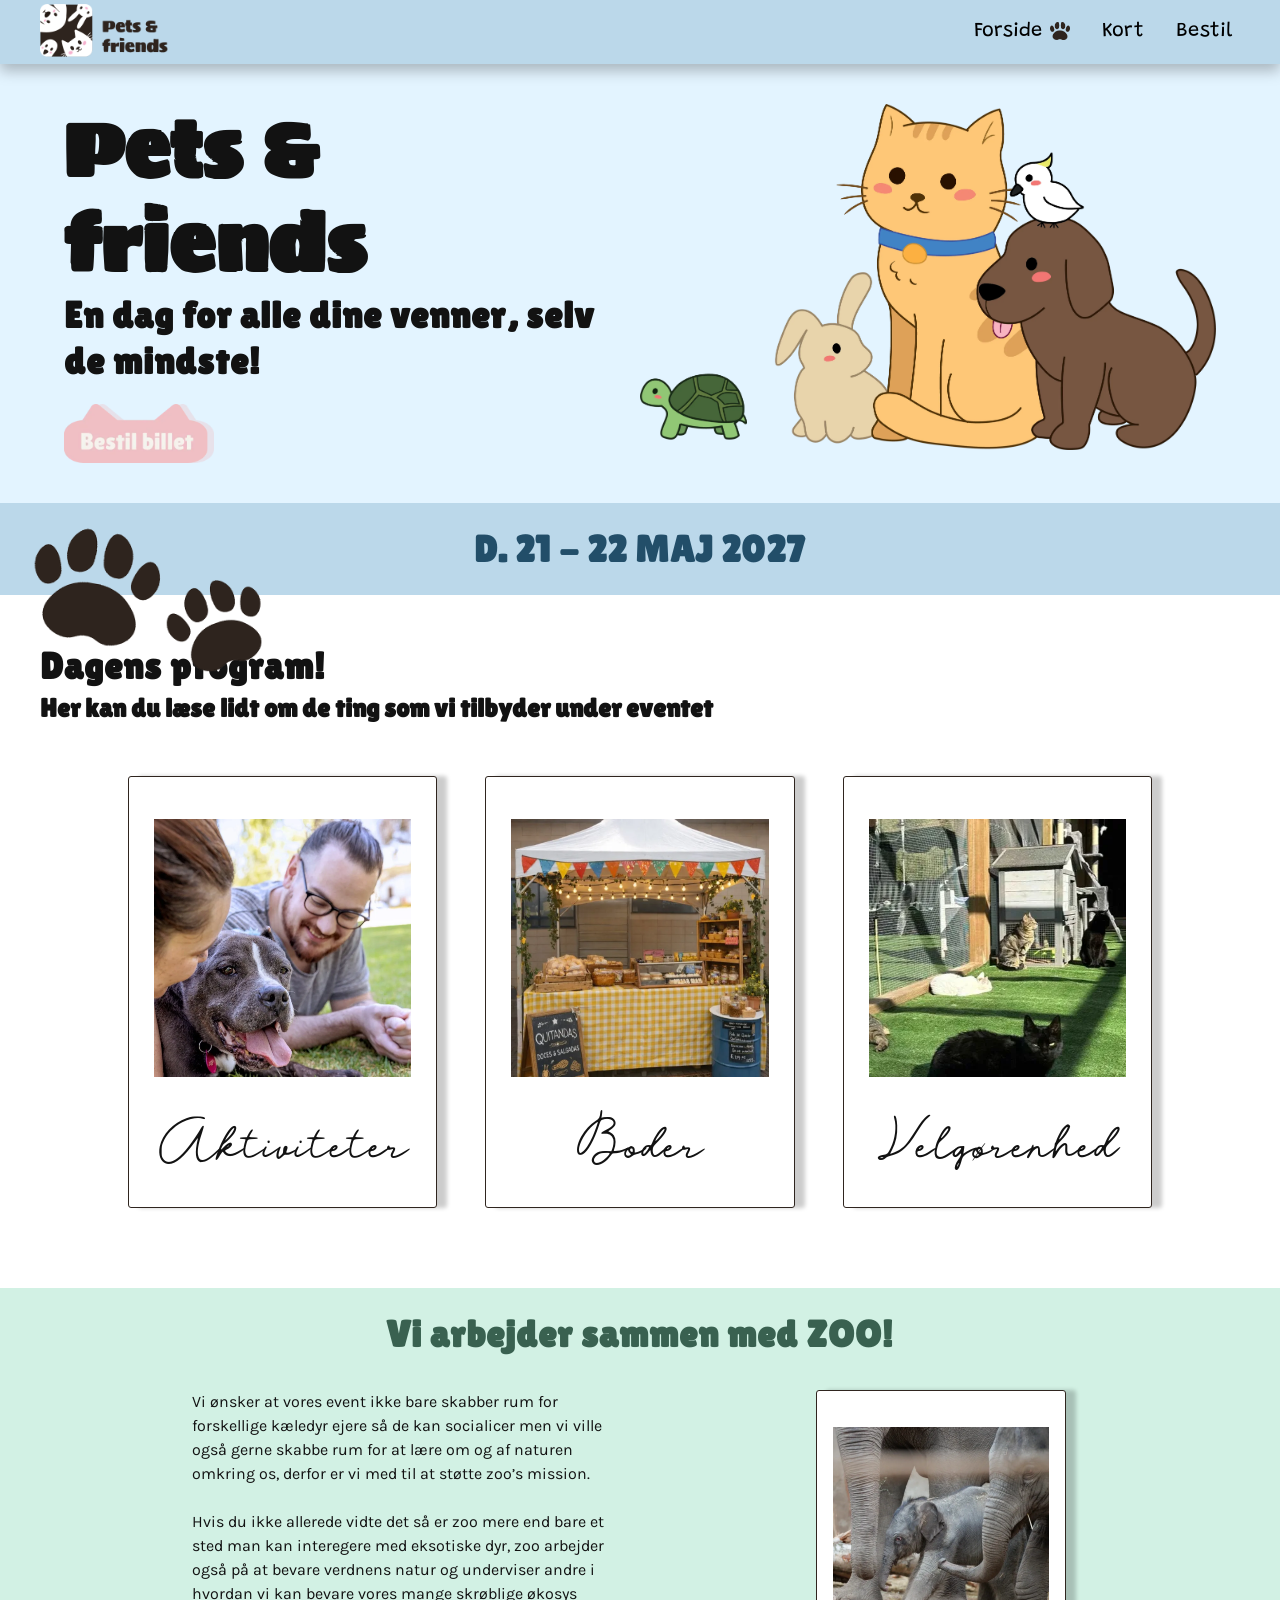
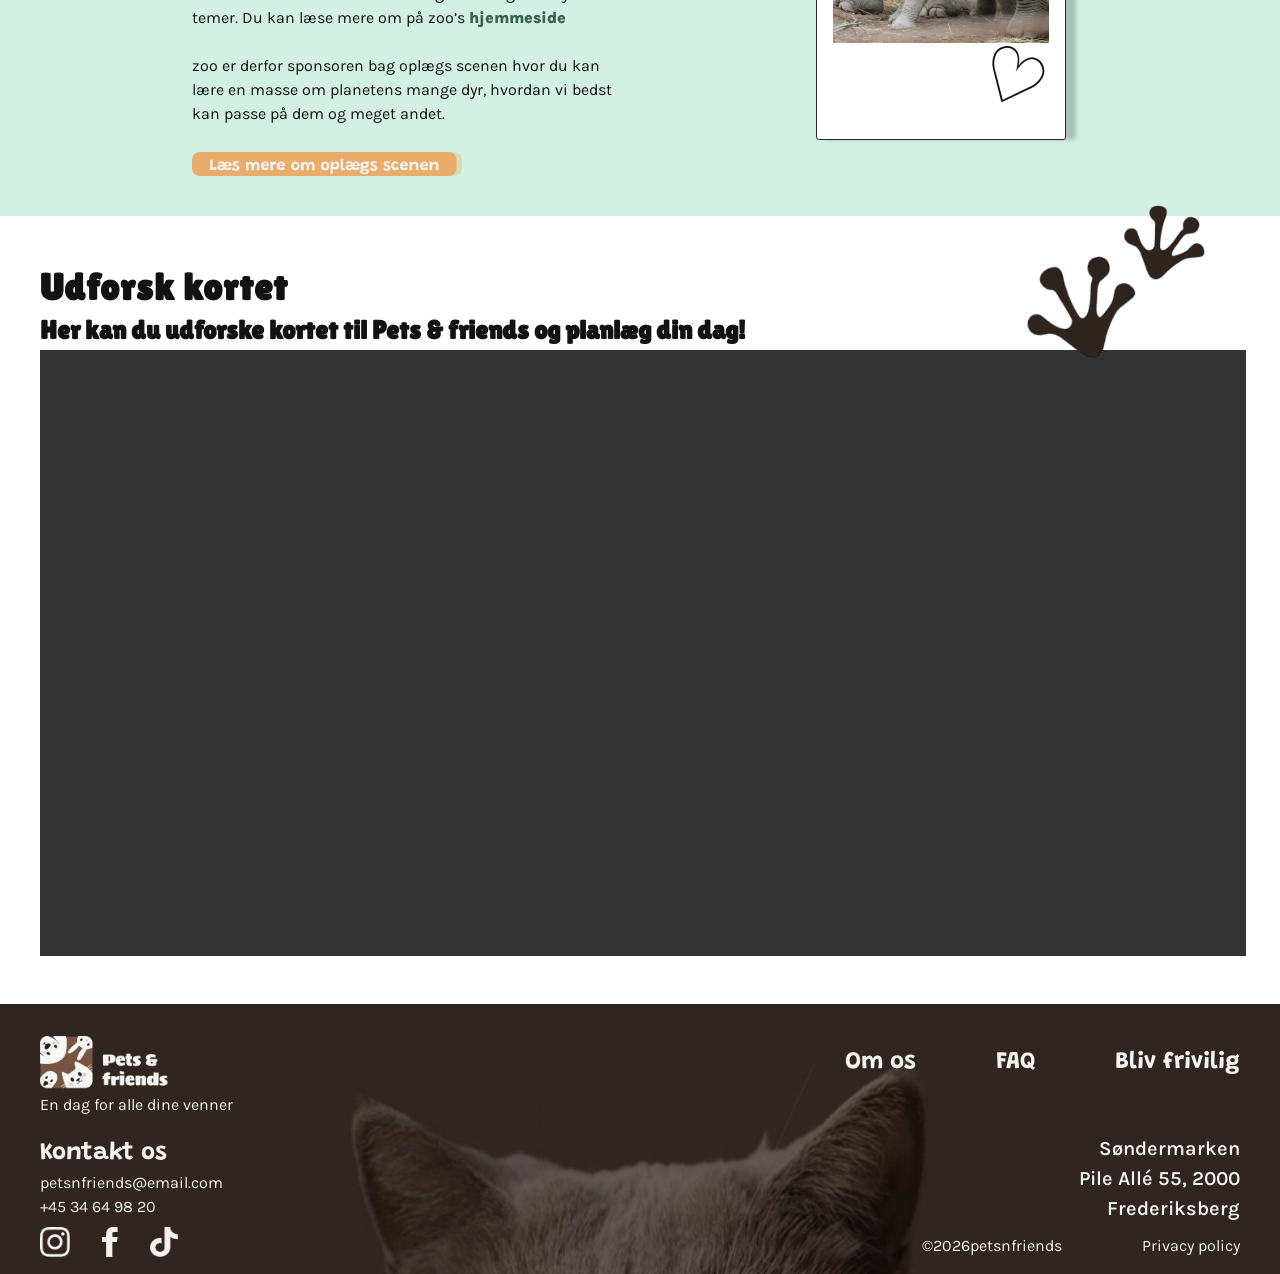
==== index.html @ 45c225d8 "kodet forside" ====
<!DOCTYPE html>
<html lang="da">

<head>
  <meta charset="UTF-8">
  <link rel="icon" type="image/png" href="favicon/favicon-96x96.png" sizes="96x96" />
  <link rel="icon" type="image/svg+xml" href="favicon/favicon.svg" />
  <link rel="shortcut icon" href="favicon/favicon.ico" />
  <link rel="apple-touch-icon" sizes="180x180" href="favicon/apple-touch-icon.png" />
  <link rel="manifest" href="favicon/site.webmanifest" />
  <link rel="preconnect" href="https://fonts.googleapis.com">
  <link rel="preconnect" href="https://fonts.gstatic.com" crossorigin>
  <link
    href="https://fonts.googleapis.com/css2?family=Grandstander:ital,wght@0,100..900;1,100..900&family=Karla:ital,wght@0,200..800;1,200..800&family=Lilita+One&family=Sigmar&family=Sigmar+One&display=swap"
    rel="stylesheet">
  <meta name="viewport" content="width=device-width, initial-scale=1.0">
  <title>Pets & friends</title>
  <link rel="stylesheet" href="./starter.css">
  <link rel="stylesheet" href="./style.css">
</head>

<body>
  <header class="site-header">
    <div class="header-content">
      <a class="site-logo" href="./"><img src="img/logo.png"></a>
      <nav class="site-nav">
        <button class="bm" popovertarget="menu">
          <div class="container" onclick="mypaw(this)">
            <div class="bar1"></div>
            <div class="bar2"></div>
            <div class="bar3"></div>
          </div>
        </button>
        <ul class="menu" id="menu" popover>
          <li><a href="./" aria-current="page">Forside</a></li>
          <li><a href="./svg.html">Kort</a></li>
          <li><a href="./form.html">Bestil</a></li>
        </ul>
      </nav>
    </div>
  </header>

  <main>
    <section class="hero">
      <div class="hero-content">
        <div>
          <h1>Pets & friends</h1>
          <h2>En dag for alle dine venner, selv de mindste!</h2>
          <a href="./form.html"><img class="CTALP" src="img/CTAP.webp"></a>
        </div>
        <div><img src="img/heroB.webp"></div>
        <img class="paws_deco" src="img/paws_deco.png">
      </div>
    </section>
    <section class="full">
      <h2>D. 21 - 22 MAJ 2027</h2>
    </section>
    <section>
      <div>
        <h2>Dagens program!</h2>
        <h3>Her kan du læse lidt om de ting som vi tilbyder under eventet</h3>
      </div>

      <div class="cards-grid">
        <button popovertarget="akt">
          <div class="card"><img src="img/aktiviteter.webp">
            <p class="polaroidtxt">Aktiviteter</p>
          </div>
        </button>
        <button popovertarget="bod">
          <div class="card"><img src="img/boder.webp">
            <p class="polaroidtxt">Boder</p>
          </div>
        </button>
        <button popovertarget="vel">
          <div class="card"><img src="img/charity.webp">
            <p class="polaroidtxt">Velgørenhed</p>
          </div>
        </button>
      </div>
      <div id="akt" popover>
        <div>
          <h3>Aktiviteter</h3>
        </div>
        <div>
          <p>Under eventet udbyder vi en masse forskellige aktiviteter for alle vores besøgende, selv dem med pels,
            potter, fjer eller andet.<br> Vi tilbyder bla.</p>
          <dl>
            <dt>Adoptions café</dt>
            <dd>Kom og mød nogle søde dyr som mangler et hjem under trykke rammer
            </dd>
            <dt>Donations bod</dt>
            <dd>Lær om forskellige velgørenheder som Pets & friends støtter
            </dd>
            <dt>Fri legs område</dt>
            <dd>Har dine dyr brug for at brande noget krudt af? her kan dit kæledyr løbe frit rundt i et sikkert område
              (området er inddelt iforhold til dyrearter for alles sikkerhed)</dd>
          </dl>
          <p>Du kan finde flere af vores aktiviteter her</p>
          <a href="./svg.html"><img class="CTAslm" src="img/CTAslm.png"></a>
        </div>
      </div>
      <div id="bod" popover>
        <h3>Boder</h3>
        <div>
          <div>
            <p>Med et event som dette er det vigtigt at vi også tilbyder mad men da vi har gæster af mange forskellige
              arter har vi gjort vores bedste med at tilbyde meget varierende mad. <br> Madden til mennesker og madden
              til
              vores mindrer venner ville være tydeligt markeret og er lokaliseret i forskellige steder af parken. <br>
              Vi
              tilbyder mad til dyr som hunde, katte, fisk, fugle og kaniner.</p>
            <p>Du kan finde madbodernes lokation via kortet her.</p><a href="./svg.html">
              <img class="CTAslm" src="img/CTAslm.png"></a>
          </div>
        </div>
      </div>
      <div id="vel" popover>
        <h3>Velgørenhed</h3>
        <div>
          <p>Vi elsker vores pelsede venner og derfor vil vi gerne hjælpe med at gøre verdnen et bedre sted for dem, 50%
            af billet salget går til 3 forskellige lokale velgørenheder. <br> Der ville også være muglighed for at mode
            forpersoner fra velgørenhederne og lære mere om det vigtige arbejde de laver.</p>
          <dl>
            <dt>Dyrenes beskyttelse</dt>
            <dd><a href="https://www.dyrenesbeskyttelse.dk">Besøg deres hjemmeside!</a>
            </dd>
            <dt>Dyreværnet</dt>
            <dd><a href="https://dyrevaernet.dk/">Besøg deres hjemmeside!</a>
            </dd>
            <dt>Dyrenes Alliance</dt>
            <dd><a href="https://dyrenesalliance.dk/">Besøg deres hjemmeside!</a></dd>
          </dl>
        </div>
      </div>
    </section>
    <div class="full-z">
      <h2>Vi arbejder sammen med ZOO!</h2>
    </div>
    <section class="zoo">
      <div class="zoo-content">
        <div>
          <p>Vi ønsker at vores event ikke bare skabber rum for forskellige kæledyr ejere så de kan socialicer men vi
            ville også gerne skabbe rum for at lære om og af naturen omkring os, derfor er vi med til at støtte zoo’s
            mission.<br><br>
            Hvis du ikke allerede vidte det så er zoo mere end bare et sted man kan interegere med eksotiske dyr, zoo
            arbejder også på at bevare verdnens natur og underviser andre i hvordan vi kan bevare vores mange
            skrøblige
            økosys temer. Du kan læse mere om på zoo’s <a class="plink"
              href="https://www.zoo.dk/projekter">hjemmeside</a>
            <br><br>
            zoo er derfor sponsoren bag oplægs scenen hvor du kan lære en masse om planetens mange dyr, hvordan vi
            bedst
            kan passe på dem og meget andet.
            <a href="./index.html"><img class="CTAsO" src="img/CTAsO.webp"></a>
          </p>
        </div>
        <div class="zooP"><img src="img/zoo.webp">
          <p class="polaroidtxt">♡‎</p>
        </div>
      </div>
      <img class="flip_deco" src="img/flip_deco.png">
    </section>
    <section class="teaser">
      <h2>Udforsk kortet</h2>
      <h3>Her kan du udforske kortet til Pets & friends og planlæg din dag!</h3>
      <div class="teaserB"></div>
    </section>
  </main>
  <footer class="site-footer">
    <div class="footer-content">
      <div>
        <img class="site-logo" src="img/f_logo.png">
        <p>En dag for alle dine venner</p>
        <div class="kontakt">
          <h4>Kontakt os</h4>
          <p>petsnfriends@email.com<br>+45 34 64 98 20</p>
        </div>
        <div class="some"><a href="./index.html"><img src="img/insta.png"></a><a href="./index.html"><img
              src="img/face.png"></a><a href="./index.html"><img src="img/tiktok.png"></a></div>
      </div>
      <div>
        <div class="footerlink">
          <h4>Om os</h4>
          <h4>FAQ</h4>
          <h4>Bliv frivilig</h4>
        </div>
        <div>
          <p class="pbig">Søndermarken <br>
            Pile Allé 55, 2000 <br>Frederiksberg</p>
        </div>
        <div class="footerandet">
          <p>©2026petsnfriends</p>
          <p>Privacy policy</p>
        </div>
      </div>
    </div>
  </footer>
  <script src="./script.js"></script>
</body>

</html>
---- starter.css ----
*,
::before,
::after {
  box-sizing: border-box;
  margin: 0;
  padding: 0;
}

html {
  interpolate-size: allow-keywords;
  line-height: 1.5;
  -webkit-font-smoothing: antialiased;
}

h1,
h2 {
  line-height: 1.25;
}

p,
li {
  text-wrap: pretty;
}

img,
svg {
  display: block;
  width: 100%;
  height: auto;
}

label {
  display: block;
}

input,
button,
textarea,
select {
  font: inherit;
  color: inherit;
  background-color: transparent;
  font-size: max(1em, 16px);
  padding: 0;
  margin: 0;
}

input:where([type="checkbox"], [type="radio"]) {
  width: 1em;
  height: 1em;
}

textarea {
  resize: none;
  min-height: 4lh;
}

legend {
  padding: 0;
}

select,
::picker(select) {
  appearance: base-select;
}

[popover] {
  margin: revert;
}

dialog {
  overscroll-behavior: none;

  &::backdrop {
    overflow: hidden;
    overscroll-behavior: contain;
  }
}

.visually-hidden {
  position: absolute;
  width: 1px;
  height: 1px;
  overflow: hidden;
  white-space: nowrap;
  clip-path: inset(100%);
}
---- style.css ----
/* Variabler */
html {
  --color-page: #ffffff;
  --color-text: #121212;
  --color-blue: #bbd8ea;
  --color-dbrown: #2f251f;
  --color-green: #d2f1e4;
  --color-pink: #f0bfc3;
  --color-orange: #e9ab6c;
  --color-footertxt: #f4f3ef;
  --color-lbrown: #765541;
  --color-hblue: #e3f4ff;
  --space-05: 0.5rem;
  --space-1: 1rem;
  --space-2: 2rem;
  --space-3: 3rem;

  background: var(--color-page);
  color: var(--color-text);
}
@font-face {
  font-family: myFont;
  src: url(/font/Bellise\ Free.otf);
}
.polaroidtxt {
  font-family: "myFont";
  font-size: 60px;
  text-align: center;
}
h1 {
  font-family: "Sigmar", sans-serif;
  font-size: 75px;
  letter-spacing: 1px;
}
h2 {
  font-family: "Lilita One", sans-serif;
  font-size: 37px;
  letter-spacing: 1px;
}
h3 {
  font-family: "Lilita One", sans-serif;
  font-size: 26px;
}
h4 {
  font-family: "Grandstander", cursive;
  font-size: 24px;
  text-decoration: none;
}
p,
dd,
dt {
  font-family: "Karla", sans-serif;
  font-size: 16px;
}
.pbig {
  font-family: "Karla", sans-serif;
  font-size: 20px;
  font-weight: 600;
  text-decoration: none;
}
li {
  font-family: "Grandstander", cursive;
  font-size: 20px;
  text-decoration: none;
}
.plink {
  text-decoration: none;
  color: #396150;
  font-weight: 800;
}
/* Globalt layout */
body {
  margin: 0;
  min-height: 100svh;
  display: grid;
  grid-template-rows: auto 1fr auto;
  grid-template-columns: minmax(1rlh, 1fr) minmax(0, 75rem) minmax(1rlh, 1fr);
}

h1,
h2,
h3,
p {
  margin: 0;
}

main {
  display: grid;
  grid-template-columns: inherit;
  grid-column: 1 / -1;
  align-content: start;
}

main > * {
  grid-column: 2;
  padding-block: var(--space-3);
}
/* Forside */
.hero {
  grid-column: 1 / -1;
  display: grid;
  grid-template-columns: inherit;
  background-color: var(--color-hblue);
  padding: 40px;
}
.hero-content {
  grid-column: 2;
  display: grid;
  grid-template-columns: 1fr 1fr;
}
.CTALP {
  max-width: 150px;
  padding-top: 20px;
}
.paws_deco {
  display: none;
  @media (width > 600px) {
    max-width: 255px;
    height: auto;
    display: block;
    bottom: 13.6rem;
    left: 23px;
    position: absolute;
  }
}
.flip_deco {
  display: none;
  @media (width > 600px) {
    max-width: 200px;
    height: auto;
    display: block;
    bottom: -67rem;
    right: 65px;
    position: absolute;
  }
}
.full {
  grid-column: 1 / -1;
  display: grid;
  background-color: var(--color-blue);
  padding: 23px;
  h2 {
    grid-column: 2;
    color: #224e69;
  }
}
.cards-grid {
  display: grid;
  grid-template-columns: 1fr 1fr 1fr;
  margin: 0 4rem -1rem;
}
.card {
  margin: var(--space-3) 1.5rem;
  background-color: var(--color-page);
  border: 1px solid var(--color-dbrown);
  border-radius: 3px;
  box-shadow: 10px 0px 4px 0px rgba(0, 0, 0, 0.2);
  transition: 0.5s ease;
  img {
    padding: 42px 25px 20px;
  }
  .polaroidtxt {
    padding-bottom: 20px;
  }
}
.card:hover {
  transform: scale(1.05);
  cursor: pointer;
}
#akt,
#bod,
#vel {
  background-color: var(--color-page);
  border: 2px solid var(--color-dbrown);
  border-radius: 5px;
  height: fit-content;
  width: 600px;
  padding: var(--space-1) var(--space-2);
  align-self: center;
  margin: 0 auto;
  .CTAslm {
    padding: 10px 0;
    width: 110px;
  }
  a {
    text-decoration: none;
    color: orange;
    font-weight: 550;
  }
  h3 {
    padding-bottom: 10px;
    color: var(--color-orange);
    letter-spacing: 2px;
  }
  dl {
    margin: 0 20px;
  }
  dd {
    margin-left: 20px;
  }
  dt {
    font-weight: bold;
  }
}
::backdrop {
  background: #0001;
}
.full-z {
  grid-column: 1 / -1;
  display: grid;
  background-color: var(--color-green);
  padding: 23px;
  h2 {
    grid-column: 2;
    color: #396150;
  }
}
.zoo {
  grid-column: 1 / -1;
  display: grid;
  grid-template-columns: inherit;
  background-color: var(--color-green);
  padding: 10px 40px;
  align-items: center;
}
.zoo-content {
  grid-column: 2;
  display: grid;
  grid-template-columns: 1fr 1fr;
  margin: 0 auto;
  gap: var(--space-2);
  /* justify-items: center; */
  p {
    margin-left: 8rem;
  }
}
.zooP {
  margin-left: 10rem;
  width: 250px;
  height: 350px;
  background-color: var(--color-page);
  border: 1px solid var(--color-dbrown);
  border-radius: 3px;
  box-shadow: 10px 0px 4px 0px rgba(0, 0, 0, 0.2);
  img {
    padding: 36px 16px 0px;
  }
  .polaroidtxt {
    transform: rotate(25deg);
    transform-origin: 90% 0;
    text-align: right;
    font-size: 75px;
  }
}
.CTAsO {
  margin: 26px 0 30px;
  max-width: 270px;
}
.teaserB {
  padding: 300px 600px;
  border: 3px solid #333;
  background-color: #333;
}
.svg-page {
  display: grid;
  gap: var(--space-2);
}

.svg-intro {
  display: grid;
  gap: var(--space-1);
  max-width: 60ch;
}

.svg-intro p {
  color: var(--color-muted);
}

.svg-layout {
  display: grid;
  gap: var(--space-2);
  align-items: start;
  @media (width > 800px) {
    grid-template-columns: 1fr min(40%, 36ch);
  }
}

.form-page {
  display: grid;
  gap: var(--space-2);
  @media (width > 600px) {
    grid-template-columns: min(40%, 50ch) 1fr;
  }
}

.form-intro {
  display: grid;
  gap: var(--space-1);
  align-content: start;
  max-width: 60ch;
}

.form-intro p {
  color: var(--color-muted);
}

.opsamling-page {
  display: grid;
  gap: var(--space-2);
  align-items: start;

  @media (width > 800px) {
    grid-template-columns: minmax(0, 44ch) minmax(20rem, 1fr);
  }
}

.opsamling-intro {
  display: grid;
  gap: var(--space-1);
  max-width: 60ch;
}

.opsamling-intro p {
  color: var(--color-muted);
}

.error-page {
  display: grid;
  gap: var(--space-1);
  max-width: 60ch;
}

.error-page p {
  color: var(--color-muted);
}

/* Header og footer */
.site-header {
  grid-column: 1 / -1;
  display: grid;
  grid-template-columns: inherit;
  background: var(--color-blue);
  filter: drop-shadow(0px 7px 7px rgba(0, 0, 0, 0.25));
}
.site-footer {
  grid-column: 1 / -1;
  display: grid;
  grid-template-columns: inherit;
  background-image: url(img/footer.webp);
  background-repeat: no-repeat;
  background-size: 100% 100%;
  height: 270px;
}
.header-content,
.footer-content {
  grid-column: 2;
}

.header-content {
  min-height: 4rem;
  display: flex;
  justify-content: space-between;
  align-items: center;
  gap: var(--space-1);
}

.footer-content {
  padding-block: var(--space-1);
  display: flex;
  flex-wrap: wrap;
  justify-content: space-between;
  gap: var(--space-1);
  color: var(--color-footertxt);
  .some {
    display: flex;
    gap: var(--space-2);
    img {
      height: 30px;
      width: auto;
      margin-top: var(--space-05);
    }
  }
  .footerlink {
    display: flex;
    gap: 5rem;
    margin-top: 1.5rem;
  }
  .footerandet {
    display: flex;
    gap: 5rem;
    float: right;
  }
  .pbig {
    text-align: end;
    margin: 54px 0 10px;
  }
  .kontakt {
    padding-top: 18px;
  }
  .site-logo {
    margin-top: var(--space-1);
  }
}

/* Navigation */
[popover] {
  margin: 0;
  padding: 0;
  border: none;
  background: transparent;
}
button {
  border: none;
}
.site-nav button {
  .container {
    display: inline-block;
    cursor: pointer;
  }
  .bar1,
  .bar2,
  .bar3 {
    width: 30px;
    height: 3px;
    background-color: #333;
    margin: 6px 0 0;
    transition: 0.4s;
  }
  .change .bar1 {
    transform: translate(0, 9px) rotate(-45deg);
  }
  .change .bar2 {
    opacity: 0;
  }
  .change .bar3 {
    transform: translate(0, -9px) rotate(45deg);
  }
  @media (width > 600px) {
    display: none;
  }
}
.menu {
  margin: 0;
  padding: var(--space-1);
  list-style: none;
  background-color: var(--color-blue);
  border-radius: 5px;
  position-area: bottom span-left;
  transform-origin: top right;
  @media (width > 600px) {
    display: flex;
    gap: var(--space-1);
    padding: 0;
    border: none;
    background: none;
    position: static;
    border-radius: 0;
  }
}
.site-logo {
  max-width: 140px;
}
.menu a {
  display: block;
  padding: var(--space-05);
  color: inherit;
  text-decoration: none;
  border-bottom: 2px solid #0000;
  transition: 0.3s;
}
.menu a[aria-current="page"]::after {
  content: "";
  display: inline-block;
  width: 20px;
  height: 20px;
  background-image: url("img/paw.png");
  background-size: contain;
  background-repeat: no-repeat;
  background-position: center;
  margin-left: 8px;
  vertical-align: middle;
}
.menu a:hover {
  border-bottom: 2px solid #224e69;
}
/* Flader */
.panel,
.svg-placeholder,
.form-placeholder,
.opsamling-placeholder {
  background: var(--color-surface);
  border: 1px solid var(--color-border);
}

.panel {
  padding: var(--space-1);
  display: grid;
  gap: var(--space-1);
}

.svg-placeholder,
.opsamling-placeholder {
  min-height: -webkit-fill-available;
  min-height: stretch;
}

.form-placeholder {
  min-height: -webkit-fill-available;
  min-height: stretch;
  padding: var(--space-1);
}

/* Details */
.accordion {
  display: grid;
  gap: var(--space-05);
}

.accordion-item {
  border: 1px solid var(--color-border);
  background: var(--color-surface);
}

.accordion-item p {
  padding: 0 var(--space-1) var(--space-1);
  color: var(--color-muted);
}
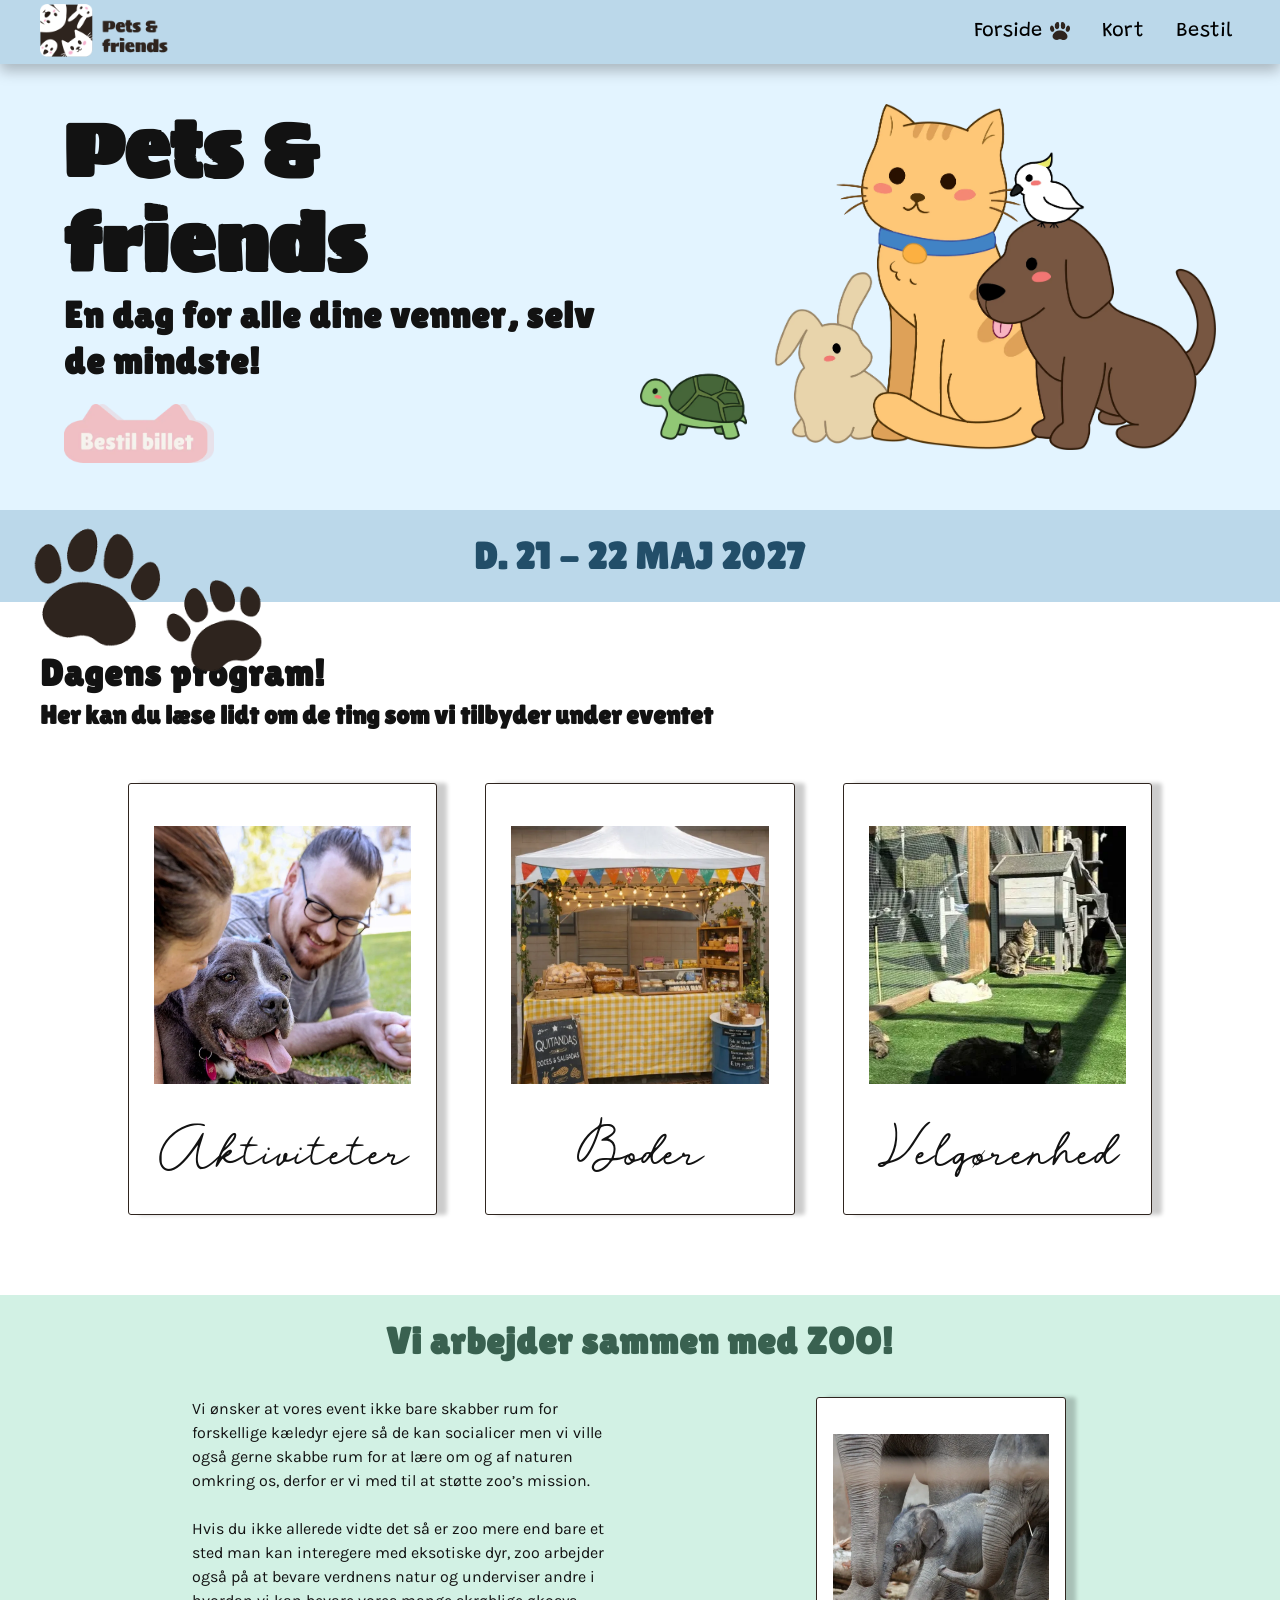
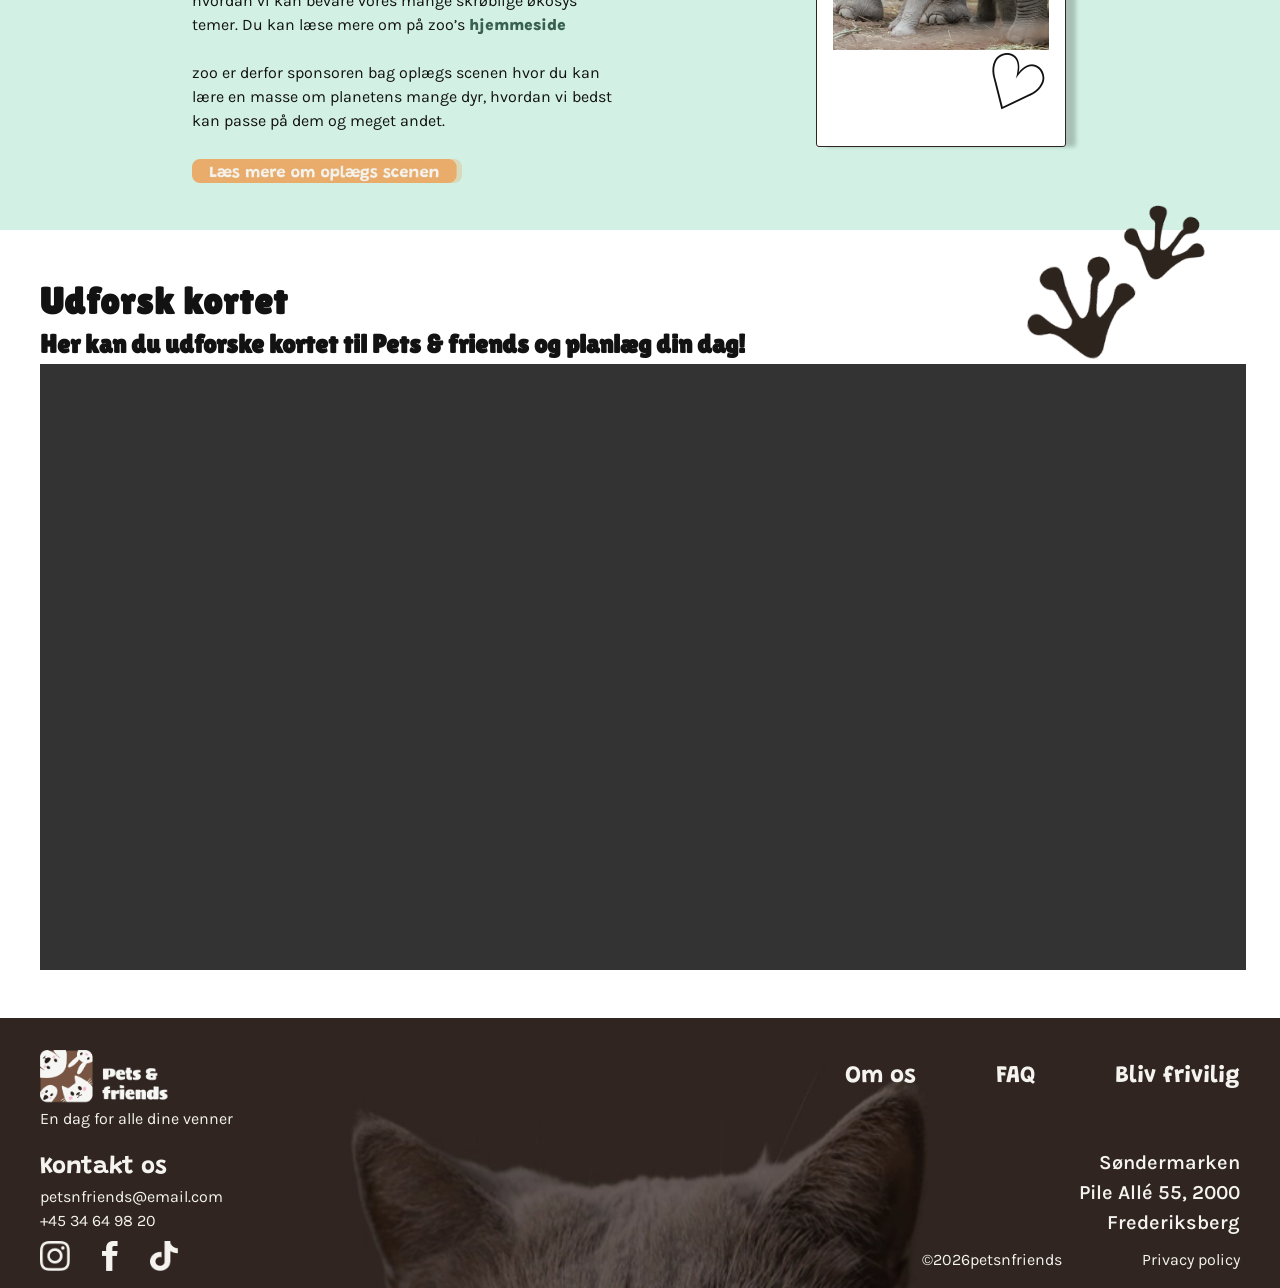
==== commit 042a4141: "kodet svg og form skelet" ====
--- a/index.html
+++ b/index.html
@@ -79,8 +79,12 @@
         </button>
       </div>
       <div id="akt" popover>
-        <div>
+        <div class="pop-grid">
           <h3>Aktiviteter</h3>
+          <button class="popX" popovertarget="akt">
+            <div class="popX1"></div>
+            <div class="popX2"></div>
+          </button>
         </div>
         <div>
           <p>Under eventet udbyder vi en masse forskellige aktiviteter for alle vores besøgende, selv dem med pels,
@@ -101,7 +105,13 @@
         </div>
       </div>
       <div id="bod" popover>
-        <h3>Boder</h3>
+        <div class="pop-grid">
+          <h3>Boder</h3>
+          <button class="popX" popovertarget="bod">
+            <div class="popX1"></div>
+            <div class="popX2"></div>
+          </button>
+        </div>
         <div>
           <div>
             <p>Med et event som dette er det vigtigt at vi også tilbyder mad men da vi har gæster af mange forskellige
@@ -116,20 +126,26 @@
         </div>
       </div>
       <div id="vel" popover>
-        <h3>Velgørenhed</h3>
+        <div class="pop-grid">
+          <h3>Velgørenhed</h3>
+          <button class="popX" popovertarget="vel">
+            <div class="popX1"></div>
+            <div class="popX2"></div>
+          </button>
+        </div>
         <div>
           <p>Vi elsker vores pelsede venner og derfor vil vi gerne hjælpe med at gøre verdnen et bedre sted for dem, 50%
             af billet salget går til 3 forskellige lokale velgørenheder. <br> Der ville også være muglighed for at mode
             forpersoner fra velgørenhederne og lære mere om det vigtige arbejde de laver.</p>
           <dl>
             <dt>Dyrenes beskyttelse</dt>
-            <dd><a href="https://www.dyrenesbeskyttelse.dk">Besøg deres hjemmeside!</a>
+            <dd><a href="https://www.dyrenesbeskyttelse.dk" target="_blank">Besøg deres hjemmeside!</a>
             </dd>
             <dt>Dyreværnet</dt>
-            <dd><a href="https://dyrevaernet.dk/">Besøg deres hjemmeside!</a>
+            <dd><a href="https://dyrevaernet.dk/" target="_blank">Besøg deres hjemmeside!</a>
             </dd>
             <dt>Dyrenes Alliance</dt>
-            <dd><a href="https://dyrenesalliance.dk/">Besøg deres hjemmeside!</a></dd>
+            <dd><a href="https://dyrenesalliance.dk/" target="_blank">Besøg deres hjemmeside!</a></dd>
           </dl>
         </div>
       </div>
@@ -146,8 +162,8 @@
             Hvis du ikke allerede vidte det så er zoo mere end bare et sted man kan interegere med eksotiske dyr, zoo
             arbejder også på at bevare verdnens natur og underviser andre i hvordan vi kan bevare vores mange
             skrøblige
-            økosys temer. Du kan læse mere om på zoo’s <a class="plink"
-              href="https://www.zoo.dk/projekter">hjemmeside</a>
+            økosys temer. Du kan læse mere om på zoo’s <a class="plink" href="https://www.zoo.dk/projekter"
+              target="_blank">hjemmeside</a>
             <br><br>
             zoo er derfor sponsoren bag oplægs scenen hvor du kan lære en masse om planetens mange dyr, hvordan vi
             bedst
--- a/style.css
+++ b/style.css
@@ -17,6 +17,7 @@
 
   background: var(--color-page);
   color: var(--color-text);
+  interpolate-size: allow-keywords;
 }
 @font-face {
   font-family: myFont;
@@ -111,6 +112,7 @@
 .CTALP {
   max-width: 150px;
   padding-top: 20px;
+  display: inline;
 }
 .paws_deco {
   display: none;
@@ -175,12 +177,13 @@
   border-radius: 5px;
   height: fit-content;
   width: 600px;
-  padding: var(--space-1) var(--space-2);
+  padding: var(--space-1) var(--space-1) var(--space-1) var(--space-2);
   align-self: center;
   margin: 0 auto;
   .CTAslm {
     padding: 10px 0;
     width: 110px;
+    display: inline;
   }
   a {
     text-decoration: none;
@@ -205,6 +208,30 @@
 ::backdrop {
   background: #0001;
 }
+.pop-grid {
+  display: flex;
+  justify-content: space-between;
+}
+.popX:hover {
+  transform: scale(1.05);
+  cursor: pointer;
+}
+.popX1,
+.popX2 {
+  width: 35px;
+  height: 4px;
+  background-color: var(--color-orange);
+  margin: 5px 0 0;
+  transition: 0.4s;
+  transform: translateY(2005px);
+}
+.popX1 {
+  transform: translate(0, -9px) rotate(-45deg);
+}
+.popX2 {
+  transform: translate(0, -18px) rotate(45deg);
+}
+
 .full-z {
   grid-column: 1 / -1;
   display: grid;
@@ -229,7 +256,6 @@
   grid-template-columns: 1fr 1fr;
   margin: 0 auto;
   gap: var(--space-2);
-  /* justify-items: center; */
   p {
     margin-left: 8rem;
   }
@@ -255,27 +281,22 @@
 .CTAsO {
   margin: 26px 0 30px;
   max-width: 270px;
+  display: inline;
 }
 .teaserB {
   padding: 300px 600px;
   border: 3px solid #333;
   background-color: #333;
 }
+/* svg side */
 .svg-page {
   display: grid;
   gap: var(--space-2);
 }
-
 .svg-intro {
   display: grid;
   gap: var(--space-1);
-  max-width: 60ch;
-}
-
-.svg-intro p {
-  color: var(--color-muted);
-}
-
+}
 .svg-layout {
   display: grid;
   gap: var(--space-2);
@@ -284,54 +305,175 @@
     grid-template-columns: 1fr min(40%, 36ch);
   }
 }
-
+summary {
+  font-family: "Karla", sans-serif;
+  font-size: 18px;
+  font-weight: 450;
+  cursor: pointer;
+  padding: 2px 0;
+  display: flex;
+  align-items: center;
+  justify-content: space-between;
+}
+summary::marker {
+  content: none;
+}
+.ac1 summary::after {
+  content: "✿";
+  font-weight: 550;
+  font-size: 17px;
+}
+.ac2 summary::after {
+  content: "☕︎";
+  font-weight: 550;
+  font-size: 17px;
+}
+.ac3 summary::after {
+  content: "☘︎";
+  font-weight: 550;
+  font-size: 17px;
+}
+:open summary::after {
+  content: "—";
+  font-weight: 550;
+  font-size: 17px;
+}
+::details-content {
+  height: 0;
+  overflow: clip;
+  transition: 0.5s;
+  transition-behavior: allow-discrete;
+}
+
+:open::details-content {
+  height: auto;
+}
+.panel {
+  border: 1px solid var(--color-dbrown);
+  border-radius: 5px;
+  padding: var(--space-1);
+  display: grid;
+  gap: var(--space-05);
+}
+.ac1 {
+  background-color: #f0bfc3ad;
+  padding: 10px;
+  border-radius: 8px;
+  color: #68030b;
+}
+.ac2 {
+  background-color: #e9ab6cad;
+  padding: 10px;
+  border-radius: 8px;
+  color: #8a3a09;
+}
+.ac3 {
+  background-color: #d2f1e4ad;
+  padding: 10px;
+  border-radius: 8px;
+  color: #225942;
+}
+.pil {
+  transform-box: view-box;
+  translate: 0% 0%;
+  opacity: 1;
+  transition:
+    translate 1s ease,
+    opacity 0.5s ease;
+}
+@media (prefers-reduced-motion: reduce) {
+  .pil {
+    transition: none;
+  }
+}
+.pil.hidden {
+  opacity: 0;
+  pointer-events: none;
+}
+.highlight-wc {
+  filter: brightness(0) saturate(100%) invert(73%) sepia(89%) saturate(571%)
+    hue-rotate(338deg) brightness(94%) contrast(94%);
+  transition: 1s ease;
+}
+.turt_deco {
+  display: none;
+  @media (width > 600px) {
+    max-width: 190px;
+    height: auto;
+    display: block;
+    bottom: 31rem;
+    right: 378px;
+    transform: rotate(-7deg);
+    position: absolute;
+  }
+}
+
+/* Formular side */
 .form-page {
   display: grid;
   gap: var(--space-2);
   @media (width > 600px) {
-    grid-template-columns: min(40%, 50ch) 1fr;
-  }
-}
-
+    grid-template-columns: min(40%, 80ch) 1fr;
+  }
+}
 .form-intro {
   display: grid;
   gap: var(--space-1);
   align-content: start;
-  max-width: 60ch;
-}
-
-.form-intro p {
-  color: var(--color-muted);
-}
-
+  max-width: 70ch;
+}
+.opret-div {
+  border: 1px solid var(--color-dbrown);
+  border-radius: 5px;
+  padding: var(--space-1);
+  display: grid;
+  gap: var(--space-05);
+  ol {
+    margin-left: 35px;
+    margin-bottom: 12px;
+  }
+}
+.pbig-op {
+  font-size: 18px;
+  font-weight: 400;
+}
+
+/* opsamling-page */
 .opsamling-page {
   display: grid;
   gap: var(--space-2);
   align-items: start;
-
   @media (width > 800px) {
-    grid-template-columns: minmax(0, 44ch) minmax(20rem, 1fr);
-  }
-}
-
+    grid-template-columns: minmax(0, 76ch) minmax(20rem, 1fr);
+  }
+}
 .opsamling-intro {
   display: grid;
   gap: var(--space-1);
-  max-width: 60ch;
-}
-
+  max-width: 70ch;
+}
 .opsamling-intro p {
   color: var(--color-muted);
 }
-
+.actions {
+  display: flex;
+  gap: var(--space-2);
+  img {
+    margin-top: var(--space-05);
+    display: inline;
+    height: 51px;
+  }
+}
+/* error-page */
 .error-page {
   display: grid;
+  place-items: center;
+  margin: var(--space-1);
   gap: var(--space-1);
-  max-width: 60ch;
-}
-
-.error-page p {
-  color: var(--color-muted);
+  img {
+    display: inline;
+    width: 170px;
+  }
 }
 
 /* Header og footer */
@@ -484,30 +626,18 @@
   border-bottom: 2px solid #224e69;
 }
 /* Flader */
-.panel,
-.svg-placeholder,
-.form-placeholder,
-.opsamling-placeholder {
-  background: var(--color-surface);
-  border: 1px solid var(--color-border);
-}
-
-.panel {
-  padding: var(--space-1);
-  display: grid;
-  gap: var(--space-1);
-}
-
-.svg-placeholder,
-.opsamling-placeholder {
+
+.opsamling {
   min-height: -webkit-fill-available;
   min-height: stretch;
-}
-
-.form-placeholder {
+  border: 3px solid black;
+}
+
+.form {
   min-height: -webkit-fill-available;
   min-height: stretch;
   padding: var(--space-1);
+  border: 3px solid black;
 }
 
 /* Details */
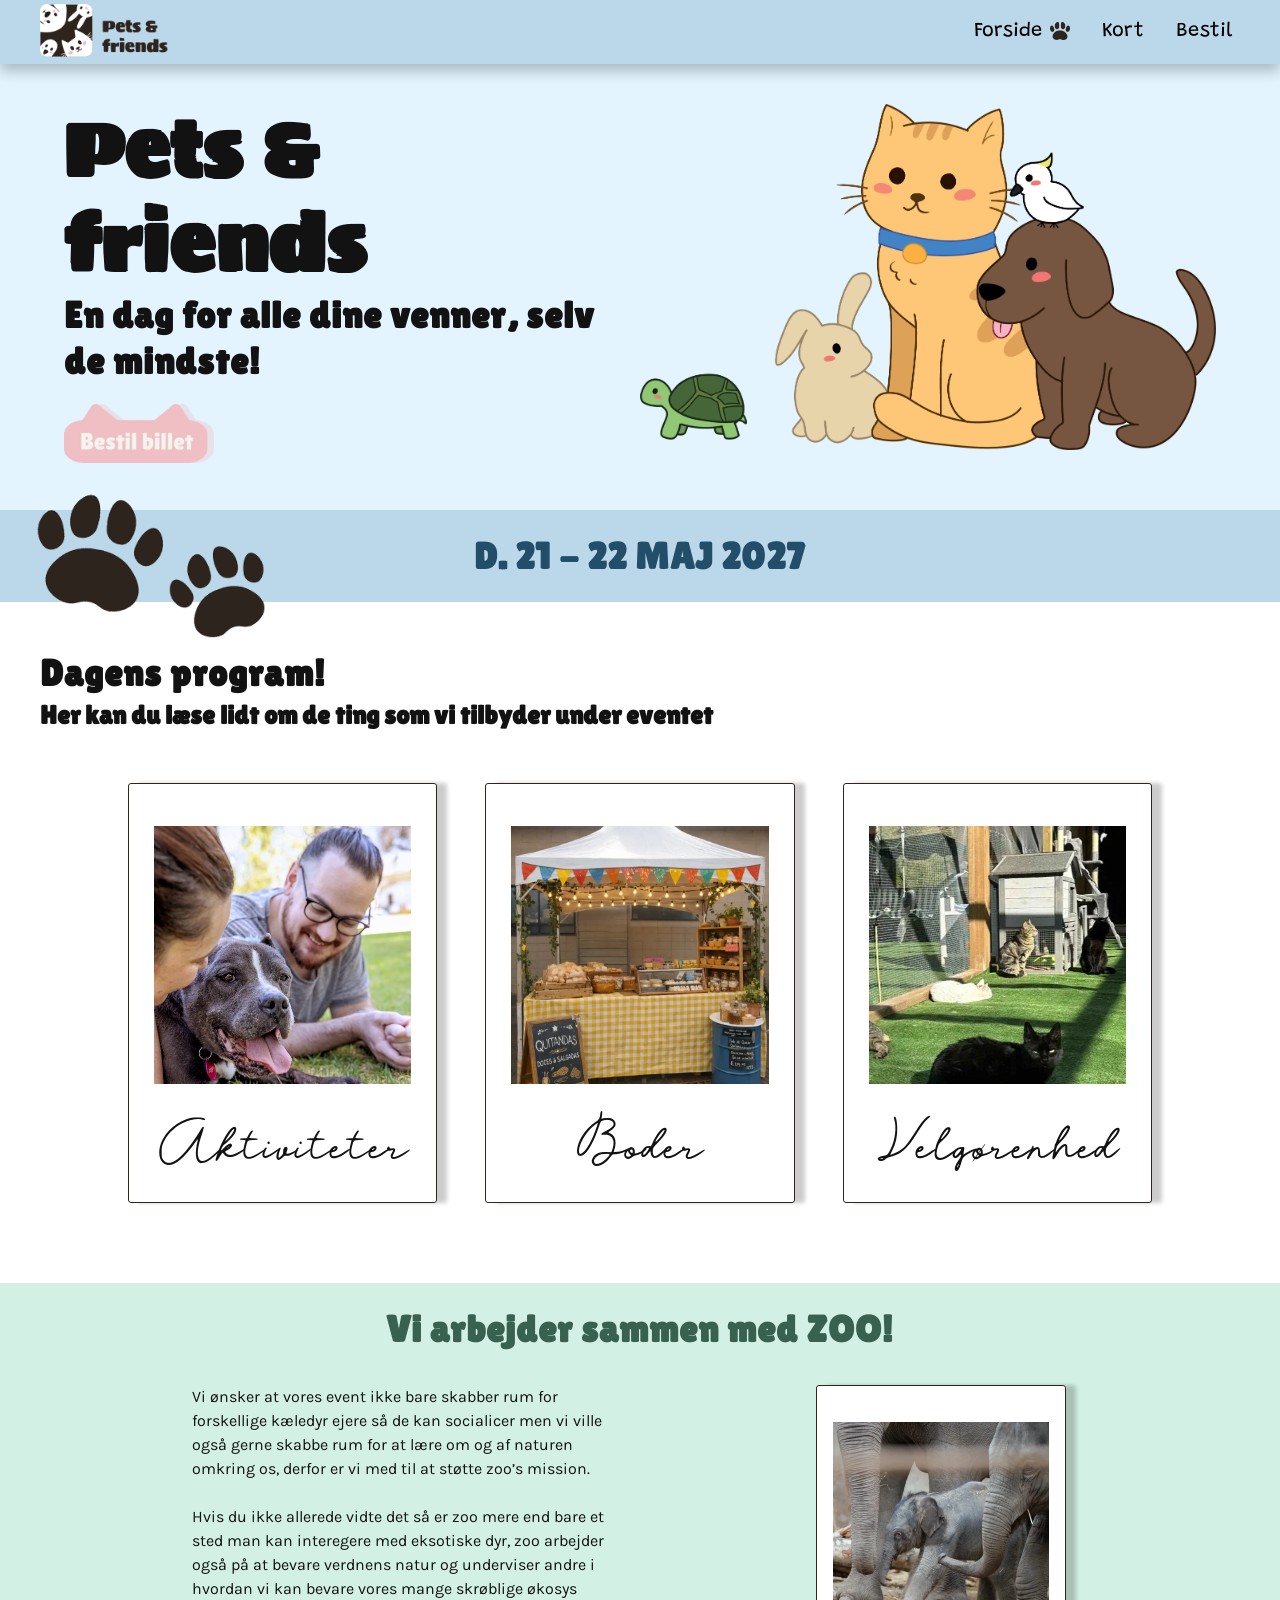
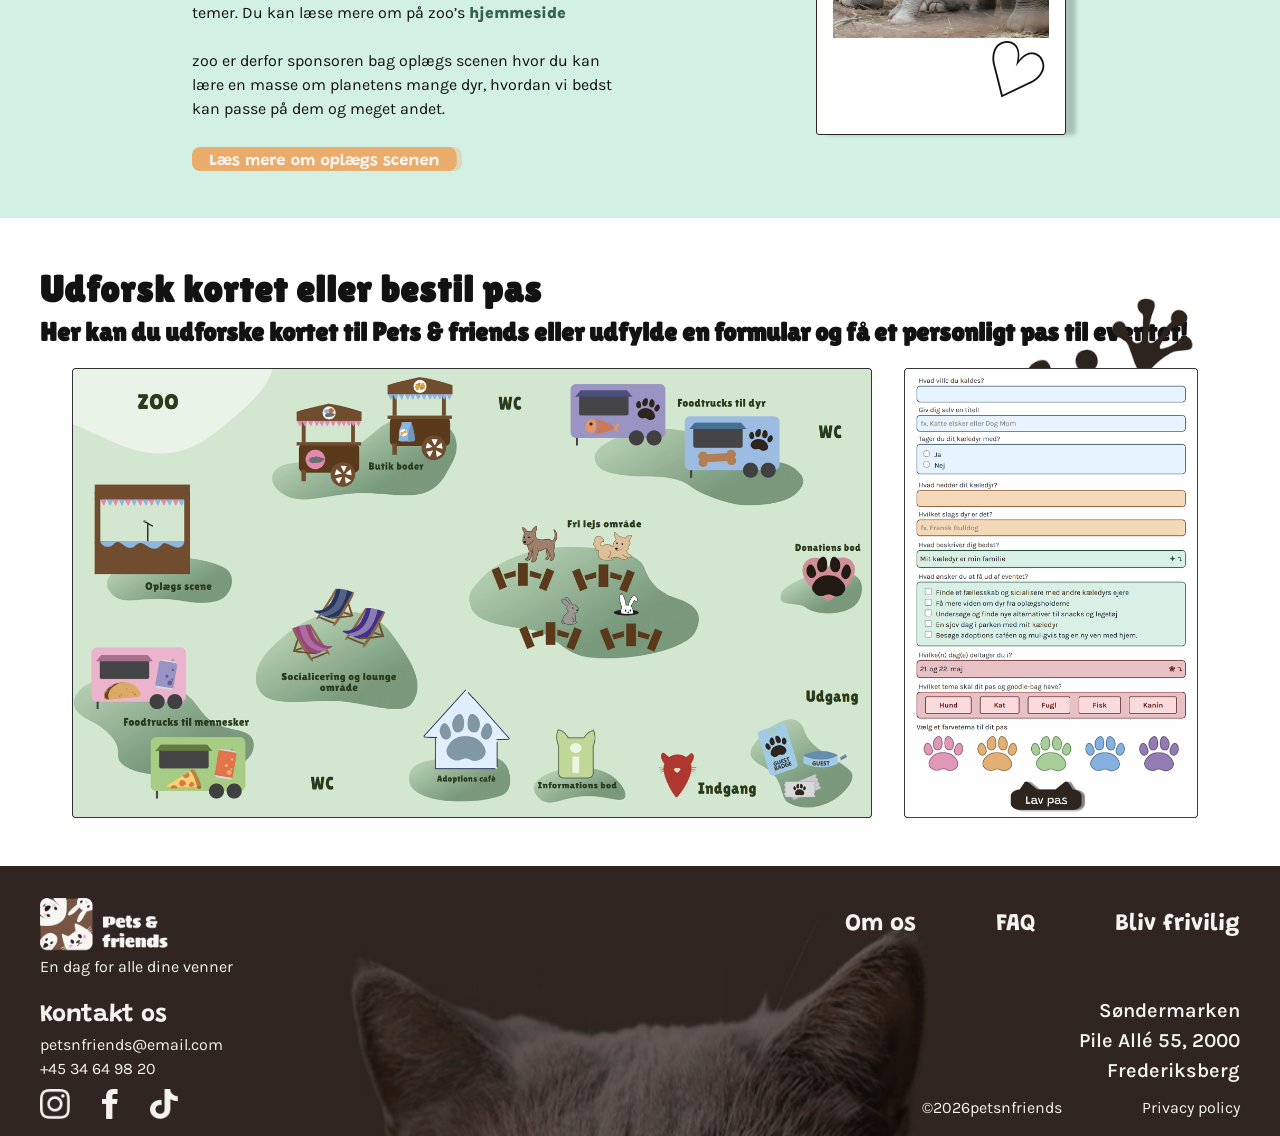
==== commit 00cf9a21: "Alina form css" ====
--- a/index.html
+++ b/index.html
@@ -168,8 +168,7 @@
             zoo er derfor sponsoren bag oplægs scenen hvor du kan lære en masse om planetens mange dyr, hvordan vi
             bedst
             kan passe på dem og meget andet.
-            <a href="./index.html"><img class="CTAsO" src="img/CTAsO.webp"></a>
-          </p>
+          </p><a href="./index.html"><img class="CTAsO" src="img/CTAsO.webp"></a>
         </div>
         <div class="zooP"><img src="img/zoo.webp">
           <p class="polaroidtxt">♡‎</p>
@@ -178,9 +177,22 @@
       <img class="flip_deco" src="img/flip_deco.png">
     </section>
     <section class="teaser">
-      <h2>Udforsk kortet</h2>
-      <h3>Her kan du udforske kortet til Pets & friends og planlæg din dag!</h3>
-      <div class="teaserB"></div>
+      <h2>Udforsk kortet eller bestil pas</h2>
+      <h3>Her kan du udforske kortet til Pets & friends eller udfylde en formular og få et personligt pas til eventet!
+      </h3>
+      <div class="teaserB">
+        <div id="svg-contain">
+          <div class="txt-teaser1">
+            <p>Klik for at se kortet!</p>
+          </div>
+          <a href="./svg.html"><img id="svgB" src="img/svg-teaser.webp"></a>
+        </div>
+        <div id="form-contain">
+          <div class="txt-teaser2">
+            <p>Klik for at personliggøre dit pas!</p>
+          </div>
+          <a href="./form.html"><img id="formB" src="img/formel-teaser.webp"></a>
+        </div>
     </section>
   </main>
   <footer class="site-footer">
--- a/starter.css
+++ b/starter.css
@@ -37,19 +37,13 @@
 button,
 textarea,
 select {
-  font: inherit;
+  /* font: inherit; */
   color: inherit;
   background-color: transparent;
   font-size: max(1em, 16px);
   padding: 0;
   margin: 0;
 }
-
-input:where([type="checkbox"], [type="radio"]) {
-  width: 1em;
-  height: 1em;
-}
-
 textarea {
   resize: none;
   min-height: 4lh;
@@ -85,3 +79,6 @@
   white-space: nowrap;
   clip-path: inset(100%);
 }
+fieldset {
+  border: 0px;
+}
--- a/style.css
+++ b/style.css
@@ -49,7 +49,8 @@
 }
 p,
 dd,
-dt {
+dt,
+select {
   font-family: "Karla", sans-serif;
   font-size: 16px;
 }
@@ -69,6 +70,15 @@
   color: #396150;
   font-weight: 800;
 }
+.pbig-op {
+  font-size: 18px;
+  font-weight: 400;
+}
+.pform {
+  font-size: 15.5px;
+  font-weight: 350;
+  margin-left: 5px;
+}
 /* Globalt layout */
 body {
   margin: 0;
@@ -108,6 +118,9 @@
   grid-column: 2;
   display: grid;
   grid-template-columns: 1fr 1fr;
+  @media (width < 800px) {
+    display: block;
+  }
 }
 .CTALP {
   max-width: 150px;
@@ -116,23 +129,23 @@
 }
 .paws_deco {
   display: none;
-  @media (width > 600px) {
+  @media (width > 1000px) {
     max-width: 255px;
     height: auto;
     display: block;
-    bottom: 13.6rem;
-    left: 23px;
+    bottom: 28%;
+    left: 2%;
     position: absolute;
   }
 }
 .flip_deco {
   display: none;
-  @media (width > 600px) {
+  @media (width > 1000px) {
     max-width: 200px;
     height: auto;
     display: block;
-    bottom: -67rem;
-    right: 65px;
+    top: 210%;
+    right: 6%;
     position: absolute;
   }
 }
@@ -150,6 +163,9 @@
   display: grid;
   grid-template-columns: 1fr 1fr 1fr;
   margin: 0 4rem -1rem;
+  @media (width < 800px) {
+    display: contents;
+  }
 }
 .card {
   margin: var(--space-3) 1.5rem;
@@ -249,6 +265,9 @@
   background-color: var(--color-green);
   padding: 10px 40px;
   align-items: center;
+  @media (width < 800px) {
+    display: flex;
+  }
 }
 .zoo-content {
   grid-column: 2;
@@ -256,8 +275,17 @@
   grid-template-columns: 1fr 1fr;
   margin: 0 auto;
   gap: var(--space-2);
-  p {
+  p,
+  .CTAsO {
     margin-left: 8rem;
+  }
+  @media (width < 1000px) {
+    display: block;
+    p,
+    .zooP,
+    .CTAsO {
+      margin: 10px auto;
+    }
   }
 }
 .zooP {
@@ -284,9 +312,75 @@
   display: inline;
 }
 .teaserB {
-  padding: 300px 600px;
-  border: 3px solid #333;
-  background-color: #333;
+  .txt-teaser1,
+  .txt-teaser2 {
+    opacity: 0;
+    font-weight: 900;
+    font-size: 100px;
+    color: var(--color-footertxt);
+    position: absolute;
+    top: 50%;
+    left: 50%;
+    transform: translate(-50%, -50%);
+    z-index: 2;
+    text-align: center;
+    width: 100%;
+    transition: 0.5s ease;
+  }
+  display: grid;
+  grid-template-columns: 1fr 1fr;
+  gap: var(--space-2);
+  div {
+    width: fit-content;
+  }
+  img {
+    margin-top: var(--space-1);
+    aspect-ratio: auto;
+    display: block;
+  }
+  #formB {
+    width: 294px;
+    aspect-ratio: auto;
+  }
+  #svgB {
+    margin-left: var(--space-2);
+    width: 800px;
+  }
+  @media (width < 1000px) {
+    display: block;
+    #svg-contain,
+    #form-contain {
+      position: relative;
+      width: 436px;
+    }
+    .txt-teaser1,
+    .txt-teaser2 {
+      opacity: 1;
+    }
+    #svgB,
+    #formB {
+      margin: var(--space-1) 0;
+      filter: blur(2px) brightness(70%);
+      width: 436px;
+    }
+  }
+}
+#svgB:hover,
+#formB:hover {
+  cursor: pointer;
+  filter: blur(2px) brightness(70%);
+  transition: 0.5s ease;
+}
+#svg-contain,
+#form-contain {
+  position: relative;
+}
+#svg-contain:hover,
+#form-contain:hover {
+  .txt-teaser1,
+  .txt-teaser2 {
+    opacity: 1;
+  }
 }
 /* svg side */
 .svg-page {
@@ -397,12 +491,12 @@
 }
 .turt_deco {
   display: none;
-  @media (width > 600px) {
+  @media (width > 1000px) {
     max-width: 190px;
     height: auto;
     display: block;
-    bottom: 31rem;
-    right: 378px;
+    top: 13%;
+    right: 1.6%;
     transform: rotate(-7deg);
     position: absolute;
   }
@@ -411,9 +505,12 @@
 /* Formular side */
 .form-page {
   display: grid;
-  gap: var(--space-2);
+  gap: var(--space-3);
   @media (width > 600px) {
     grid-template-columns: min(40%, 80ch) 1fr;
+  }
+  @media (width < 1000px) {
+    display: block;
   }
 }
 .form-intro {
@@ -432,13 +529,292 @@
     margin-left: 35px;
     margin-bottom: 12px;
   }
-}
-.pbig-op {
-  font-size: 18px;
-  font-weight: 400;
-}
-
-/* opsamling-page */
+  @media (width < 1000px) {
+    margin-bottom: var(--space-3);
+  }
+}
+.form {
+  min-height: -webkit-fill-available;
+  min-height: stretch;
+  padding: var(--space-1) var(--space-2);
+  border: 1px solid var(--color-dbrown);
+  border-radius: 5px;
+  display: grid;
+  gap: var(--space-05);
+  @media (width < 1000px) {
+    display: block;
+  }
+}
+.sek,
+.pet-info {
+  display: grid;
+  .pform {
+    margin-top: 0.3rem;
+  }
+}
+#field-navn,
+#field-pet-name,
+#field-pet-type,
+#field-titel {
+  border: 2px solid;
+  border-radius: 8px;
+  padding: var(--space-05);
+  font-family: "Karla", sans-serif;
+}
+#field-navn,
+#field-titel {
+  border-color: #224e69;
+  background-color: var(--color-hblue);
+}
+#field-navn:focus,
+#field-titel:focus {
+  outline: none;
+  box-shadow: 0 0 5px #37627d;
+}
+.pet-info {
+  #field-pet-name,
+  #field-pet-type {
+    border-color: #8a3a09;
+    background-color: #fad8b6;
+  }
+  display: grid;
+}
+#field-pet-name:focus,
+#field-pet-type:focus {
+  outline: none;
+  box-shadow: 0 0 5px #ce6c2f;
+}
+.radio-bring-pet {
+  border: 2px solid;
+  border-color: #224e69;
+  background-color: var(--color-hblue);
+  border-radius: 8px;
+  padding: 10px var(--space-05) 7px var(--space-05);
+  font-family: "Karla", sans-serif;
+  input[type="radio"] {
+    accent-color: var(--color-lbrown);
+    display: inline;
+    width: 27px;
+    height: 15px;
+    cursor: pointer;
+  }
+}
+.int {
+  font-family: "Karla", sans-serif;
+  border: 2px solid;
+  border-color: #225942;
+  background-color: var(--color-green);
+  border-radius: 8px;
+  padding: 0.7rem;
+  input[type="checkbox"] {
+    accent-color: var(--color-lbrown);
+    display: inline;
+    width: 27px;
+    height: 15px;
+    cursor: pointer;
+  }
+}
+select,
+::picker(select) {
+  appearance: base-select;
+  cursor: pointer;
+}
+#field-owner-type {
+  font-family: "Karla", sans-serif;
+  border: 2px solid;
+  border-color: #225942;
+  background-color: var(--color-green);
+  border-radius: 8px;
+  padding: 0.4rem;
+  display: flex;
+}
+#field-owner-type::picker-icon {
+  content: "✦ ⤵";
+  color: #225942;
+  font-weight: bolder;
+}
+#field-owner-type::picker(select) {
+  font-family: "Karla", sans-serif;
+  border: 2px solid;
+  border-color: #225942;
+  background-color: var(--color-green);
+  border-radius: 8px;
+  padding: 0.4rem;
+}
+.ownertype::checkmark {
+  align-content: right;
+  content: "✦";
+  color: #225942;
+  order: 1;
+  margin-left: auto;
+  padding-right: 5px;
+}
+.ownertype:checked {
+  background: #a8d0c0;
+}
+#field-dato {
+  font-family: "Karla", sans-serif;
+  border: 2px solid;
+  border-color: #68030b;
+  background-color: var(--color-pink);
+  border-radius: 8px;
+  padding: 0.4rem;
+  display: flex;
+}
+#field-dato::picker-icon {
+  content: "❀ ⤵";
+  color: #68030b;
+  font-weight: 900;
+}
+#field-dato::picker(select) {
+  font-family: "Karla", sans-serif;
+  border: 2px solid;
+  border-color: #68030b;
+  background-color: var(--color-pink);
+  border-radius: 8px;
+  padding: 0.4rem;
+}
+.fielddato:hover,
+.ownertype:hover {
+  transition: 0.2s ease;
+}
+.fielddato,
+.ownertype {
+  padding: 0 6px;
+}
+.ownertype:hover {
+  background-color: #b9dccf;
+}
+.fielddato:hover {
+  background-color: #e9acb1;
+}
+.fielddato::checkmark {
+  align-content: right;
+  content: "❀";
+  color: #68030b;
+  order: 1;
+  margin-left: auto;
+  padding-right: 5px;
+}
+.fielddato:checked {
+  background: #db989e;
+}
+.contain {
+  display: inline-flex;
+  background: var(--color-pink);
+  border: 2px solid;
+  border-color: #68030b;
+  border-radius: 8px;
+  height: 60px;
+  width: 100%;
+  align-items: center;
+  justify-content: space-evenly;
+  @media (width < 1000px) {
+    width: 100%;
+    height: 100%;
+    padding: 8px 2px;
+  }
+}
+.contain .opt-dyr1,
+.opt-dyr2,
+.opt-dyr3,
+.opt-dyr4,
+.opt-dyr5 {
+  background: #ffdadd;
+  border: 1.85px solid;
+  border-color: #68030b;
+  border-radius: 4px;
+  display: flex;
+  align-items: center;
+  justify-content: space-evenly;
+  cursor: pointer;
+  padding: 6px 30px;
+  transition: 0.3s ease;
+  p {
+    font-weight: bold;
+    color: #68030b;
+  }
+  @media (width < 1000px) {
+    padding: 2.5px 8px;
+    margin: 0 2px;
+  }
+}
+#field-tema-1,
+#field-tema-2,
+#field-tema-3,
+#field-tema-4,
+#field-tema-5 {
+  display: none;
+}
+#field-tema-1:checked:checked ~ .opt-dyr1,
+#field-tema-2:checked:checked ~ .opt-dyr2,
+#field-tema-3:checked:checked ~ .opt-dyr3,
+#field-tema-4:checked:checked ~ .opt-dyr4,
+#field-tema-5:checked:checked ~ .opt-dyr5 {
+  border: 1.85px solid;
+  border-color: #b76c72;
+  background: #db989e;
+}
+#field-tema-1:checked:checked ~ .opt-dyr1 p,
+#field-tema-2:checked:checked ~ .opt-dyr2 p,
+#field-tema-3:checked:checked ~ .opt-dyr3 p,
+#field-tema-4:checked:checked ~ .opt-dyr4 p,
+#field-tema-5:checked:checked ~ .opt-dyr5 p {
+  color: #68030b;
+}
+.color-theme {
+  display: flex;
+  gap: var(--space-2);
+  margin: var(--space-05) var(--space-1);
+  input[type="radio"] {
+    display: none;
+  }
+  @media (width < 1000px) {
+    gap: var(--space-05);
+    margin: var(--space-05);
+  }
+}
+.color-paw {
+  max-width: 95px;
+  display: inline;
+  align-items: center;
+  transition: 0.2s ease;
+}
+.color-paw:hover {
+  cursor: pointer;
+  filter: opacity(75%);
+}
+#field-farve-tema-1:checked:checked ~ .color-paw,
+#field-farve-tema-2:checked:checked ~ .color-paw,
+#field-farve-tema-3:checked:checked ~ .color-paw,
+#field-farve-tema-4:checked:checked ~ .color-paw,
+#field-farve-tema-5:checked:checked ~ .color-paw {
+  filter: opacity(50%) brightness(85%);
+}
+.submit-img {
+  width: 170px;
+  display: flex;
+  margin-left: 35%;
+  cursor: pointer;
+  @media (width < 1000px) {
+    width: 170px;
+    display: flex;
+    margin-left: 48%;
+  }
+}
+.claw_deco {
+  display: none;
+  @media (width > 1000px) {
+    max-width: 135px;
+    height: auto;
+    display: block;
+    top: 60%;
+    left: 33%;
+    transform: rotate(-7deg);
+    position: absolute;
+  }
+}
+/* opsamling-page*/
 .opsamling-page {
   display: grid;
   gap: var(--space-2);
@@ -464,6 +840,7 @@
     height: 51px;
   }
 }
+
 /* error-page */
 .error-page {
   display: grid;
@@ -492,6 +869,24 @@
   background-repeat: no-repeat;
   background-size: 100% 100%;
   height: 270px;
+  @media (width < 1000px) {
+    background-image: url(img/footer-mobil.webp);
+    background-size: 100% 100%;
+    height: 530px;
+    .footer-content {
+      .footerlink {
+        display: flex;
+        gap: 4rem;
+        justify-content: space-between;
+      }
+      p {
+        margin-bottom: 10px;
+      }
+      .pbig {
+        margin: 5px 0 10px;
+      }
+    }
+  }
 }
 .header-content,
 .footer-content {
@@ -633,13 +1028,6 @@
   border: 3px solid black;
 }
 
-.form {
-  min-height: -webkit-fill-available;
-  min-height: stretch;
-  padding: var(--space-1);
-  border: 3px solid black;
-}
-
 /* Details */
 .accordion {
   display: grid;
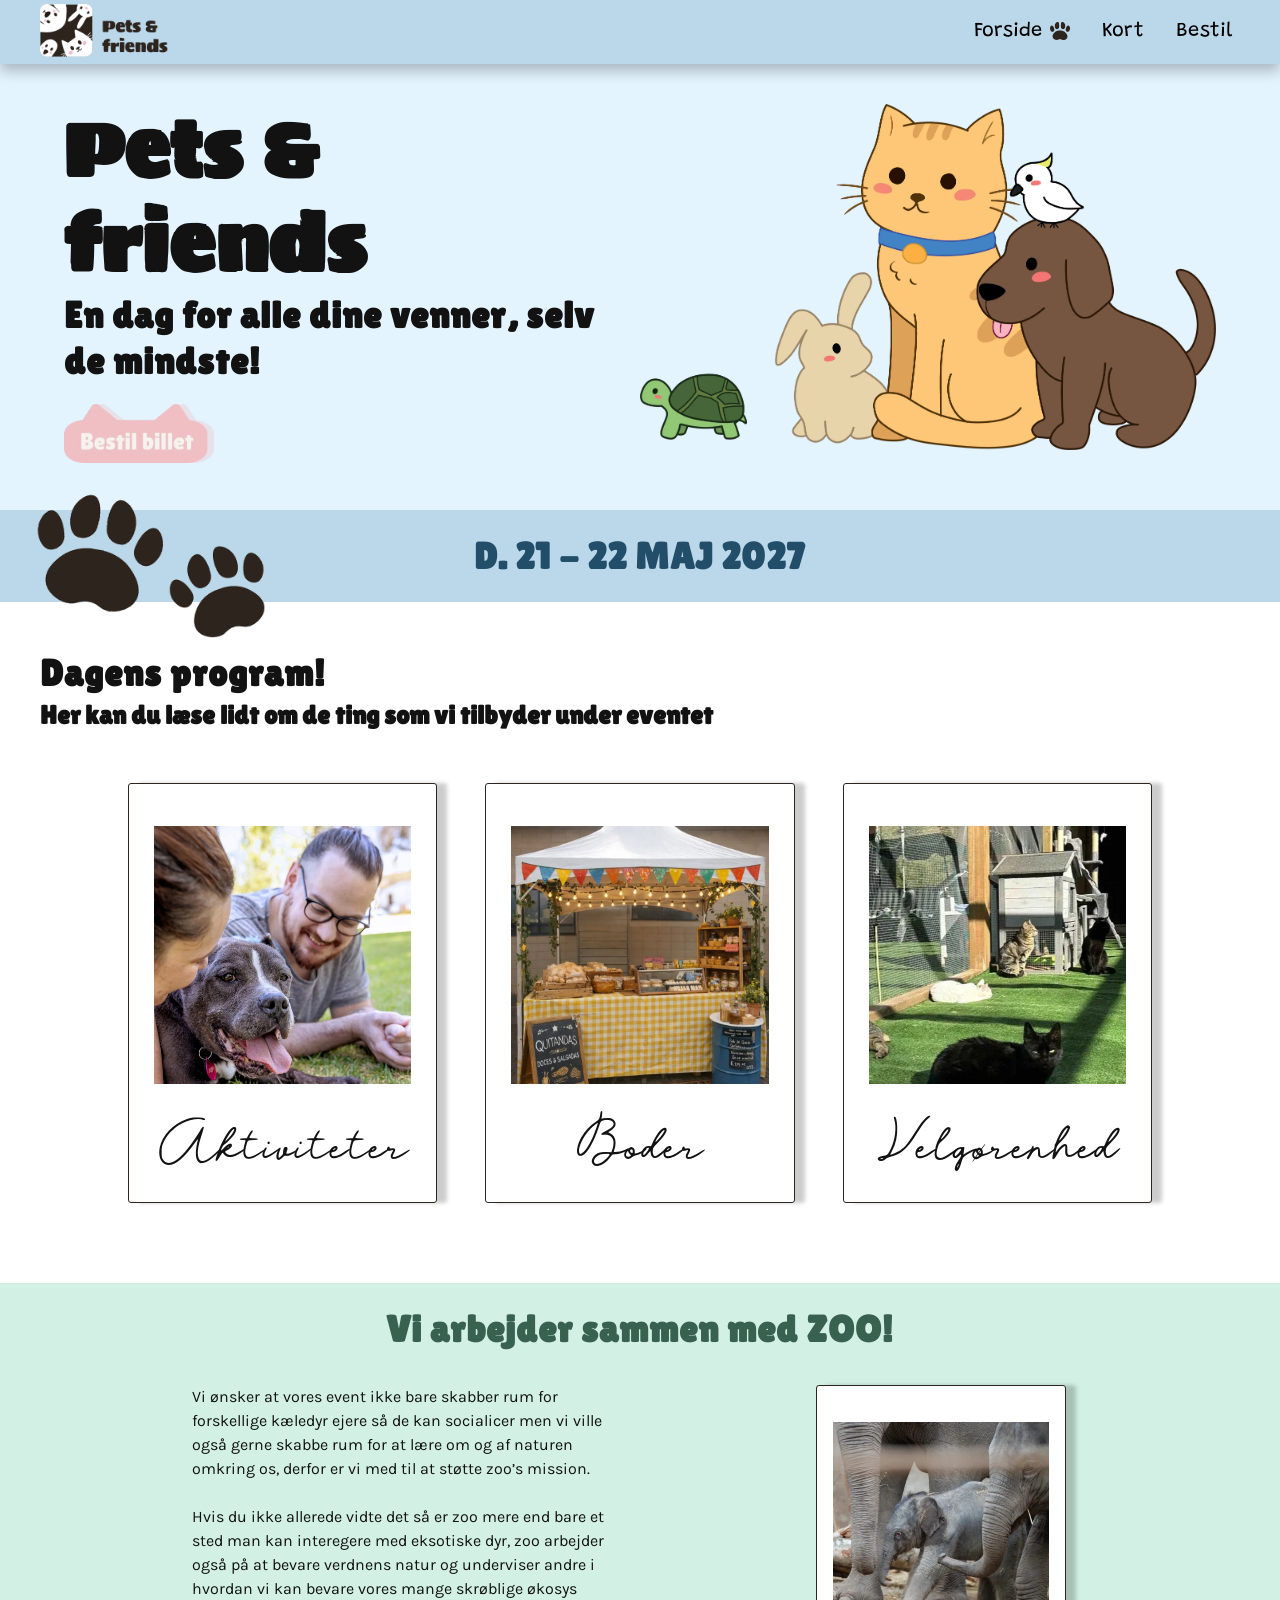
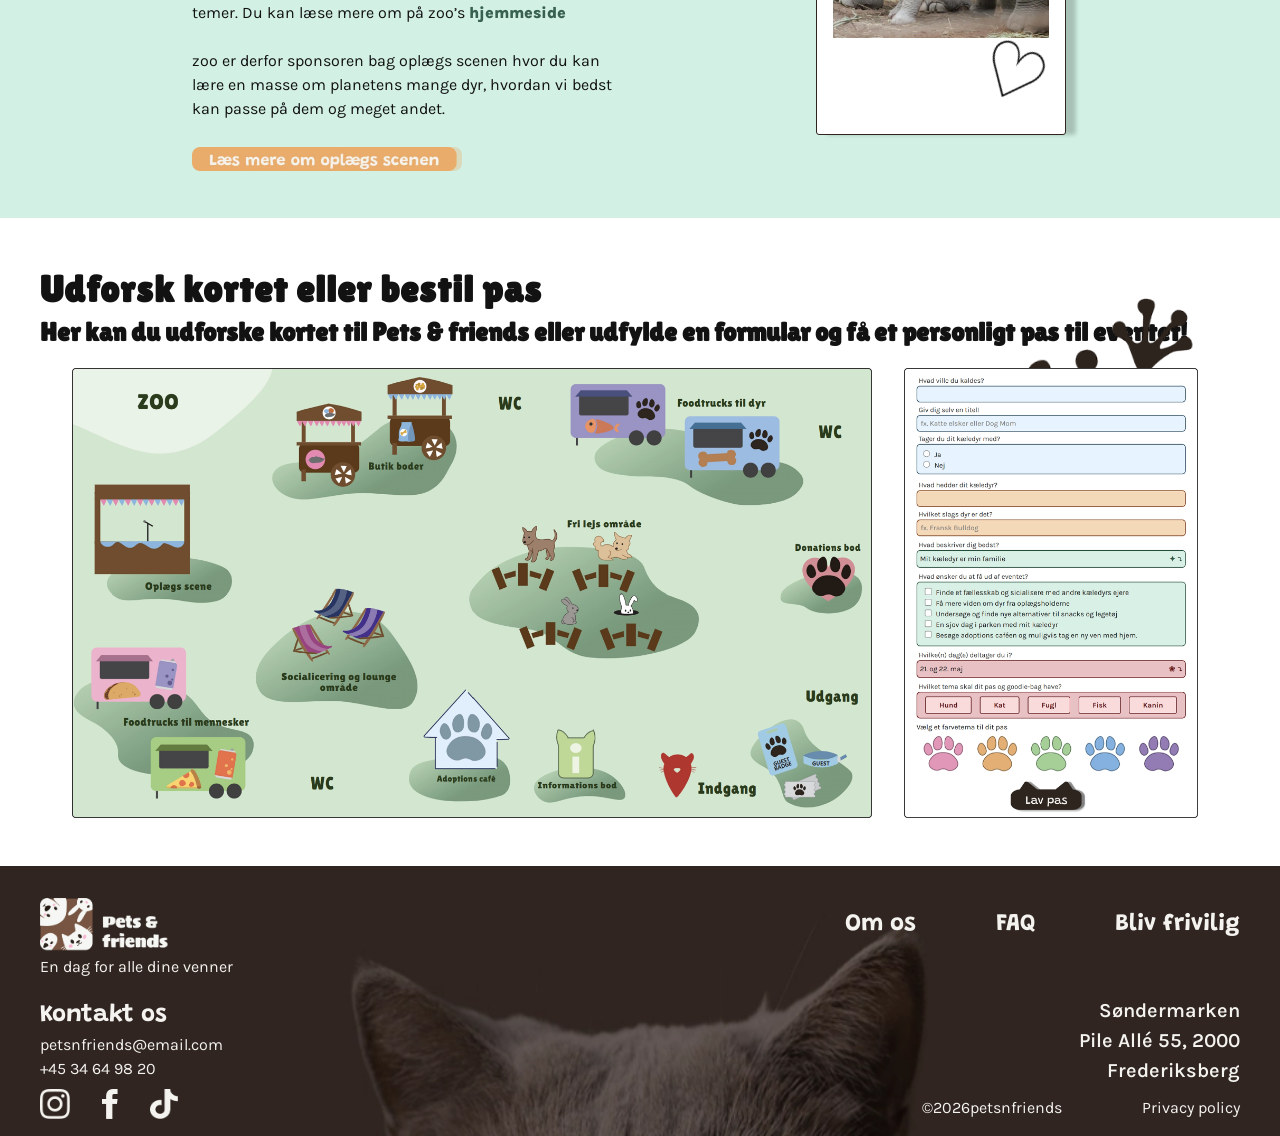
==== commit dd1c7cc1: "Alina opsamling java" ====
--- a/index.html
+++ b/index.html
@@ -60,23 +60,24 @@
         <h2>Dagens program!</h2>
         <h3>Her kan du læse lidt om de ting som vi tilbyder under eventet</h3>
       </div>
-
-      <div class="cards-grid">
-        <button popovertarget="akt">
-          <div class="card"><img src="img/aktiviteter.webp">
-            <p class="polaroidtxt">Aktiviteter</p>
-          </div>
-        </button>
-        <button popovertarget="bod">
-          <div class="card"><img src="img/boder.webp">
-            <p class="polaroidtxt">Boder</p>
-          </div>
-        </button>
-        <button popovertarget="vel">
-          <div class="card"><img src="img/charity.webp">
-            <p class="polaroidtxt">Velgørenhed</p>
-          </div>
-        </button>
+      <div class="scroll-left">
+        <div class="cards-grid">
+          <button popovertarget="akt">
+            <div class="card"><img src="img/aktiviteter.webp">
+              <p class="polaroidtxt">Aktiviteter</p>
+            </div>
+          </button>
+          <button popovertarget="bod">
+            <div class="card"><img src="img/boder.webp">
+              <p class="polaroidtxt">Boder</p>
+            </div>
+          </button>
+          <button popovertarget="vel">
+            <div class="card"><img src="img/charity.webp">
+              <p class="polaroidtxt">Velgørenhed</p>
+            </div>
+          </button>
+        </div>
       </div>
       <div id="akt" popover>
         <div class="pop-grid">
@@ -193,6 +194,7 @@
           </div>
           <a href="./form.html"><img id="formB" src="img/formel-teaser.webp"></a>
         </div>
+      </div>
     </section>
   </main>
   <footer class="site-footer">
--- a/style.css
+++ b/style.css
@@ -79,6 +79,11 @@
   font-weight: 350;
   margin-left: 5px;
 }
+.popsamad {
+  font-family: "Grandstander", cursive;
+  font-size: 20px;
+  color: var(--color-footertxt);
+}
 /* Globalt layout */
 body {
   margin: 0;
@@ -137,6 +142,14 @@
     left: 2%;
     position: absolute;
   }
+  @media (width > 1600px) {
+    max-width: 255px;
+    height: auto;
+    display: block;
+    bottom: 42%;
+    left: 2%;
+    position: absolute;
+  }
 }
 .flip_deco {
   display: none;
@@ -146,6 +159,14 @@
     display: block;
     top: 210%;
     right: 6%;
+    position: absolute;
+  }
+  @media (width > 1600px) {
+    max-width: 255px;
+    height: auto;
+    display: block;
+    top: 170%;
+    right: 13%;
     position: absolute;
   }
 }
@@ -174,6 +195,7 @@
   border-radius: 3px;
   box-shadow: 10px 0px 4px 0px rgba(0, 0, 0, 0.2);
   transition: 0.5s ease;
+  overflow: clip;
   img {
     padding: 42px 25px 20px;
   }
@@ -325,7 +347,7 @@
     z-index: 2;
     text-align: center;
     width: 100%;
-    transition: 0.5s ease;
+    transition: 0.5s ease-in;
   }
   display: grid;
   grid-template-columns: 1fr 1fr;
@@ -370,6 +392,7 @@
   cursor: pointer;
   filter: blur(2px) brightness(70%);
   transition: 0.5s ease;
+  transform: scale(1.01);
 }
 #svg-contain,
 #form-contain {
@@ -380,6 +403,7 @@
   .txt-teaser1,
   .txt-teaser2 {
     opacity: 1;
+    transition: 0.5s ease;
   }
 }
 /* svg side */
@@ -474,12 +498,13 @@
   transition:
     translate 1s ease,
     opacity 0.5s ease;
-}
-@media (prefers-reduced-motion: reduce) {
-  .pil {
-    transition: none;
-  }
-}
+  @media (prefers-reduced-motion: reduce) {
+    .pil {
+      transition: none;
+    }
+  }
+}
+
 .pil.hidden {
   opacity: 0;
   pointer-events: none;
@@ -811,6 +836,14 @@
     top: 60%;
     left: 33%;
     transform: rotate(-7deg);
+    position: absolute;
+  }
+  @media (width > 1600px) {
+    max-width: 255px;
+    height: auto;
+    display: block;
+    top: 50%;
+    left: 35.5%;
     position: absolute;
   }
 }
@@ -1043,3 +1076,44 @@
   padding: 0 var(--space-1) var(--space-1);
   color: var(--color-muted);
 }
+/* Animationer */
+@keyframes scrollLeft {
+  from {
+    translate: -150% 0;
+  }
+}
+.scroll-left {
+  animation: scrollLeft ease-out both;
+  animation-name: scrollLeft;
+  animation-timeline: view();
+  overflow: clip;
+  animation-range: 0% 45%;
+  @media (width < 800px) {
+    animation: none;
+  }
+  @media (prefers-reduced-motion: reduce) {
+    animation: none;
+  }
+}
+@view-transition {
+  navigation: auto;
+}
+#svgB,
+.event-map {
+  view-transition-name: svgmotion;
+}
+::view-transition-group(svgmotion) {
+  animation-duration: 400ms;
+}
+#formB,
+form {
+  view-transition-name: formmotion;
+}
+::view-transition-group(formmotion) {
+  animation-duration: 400ms;
+}
+@media (prefers-reduced-motion: reduce) {
+  @view-transition {
+    navigation: none;
+  }
+}
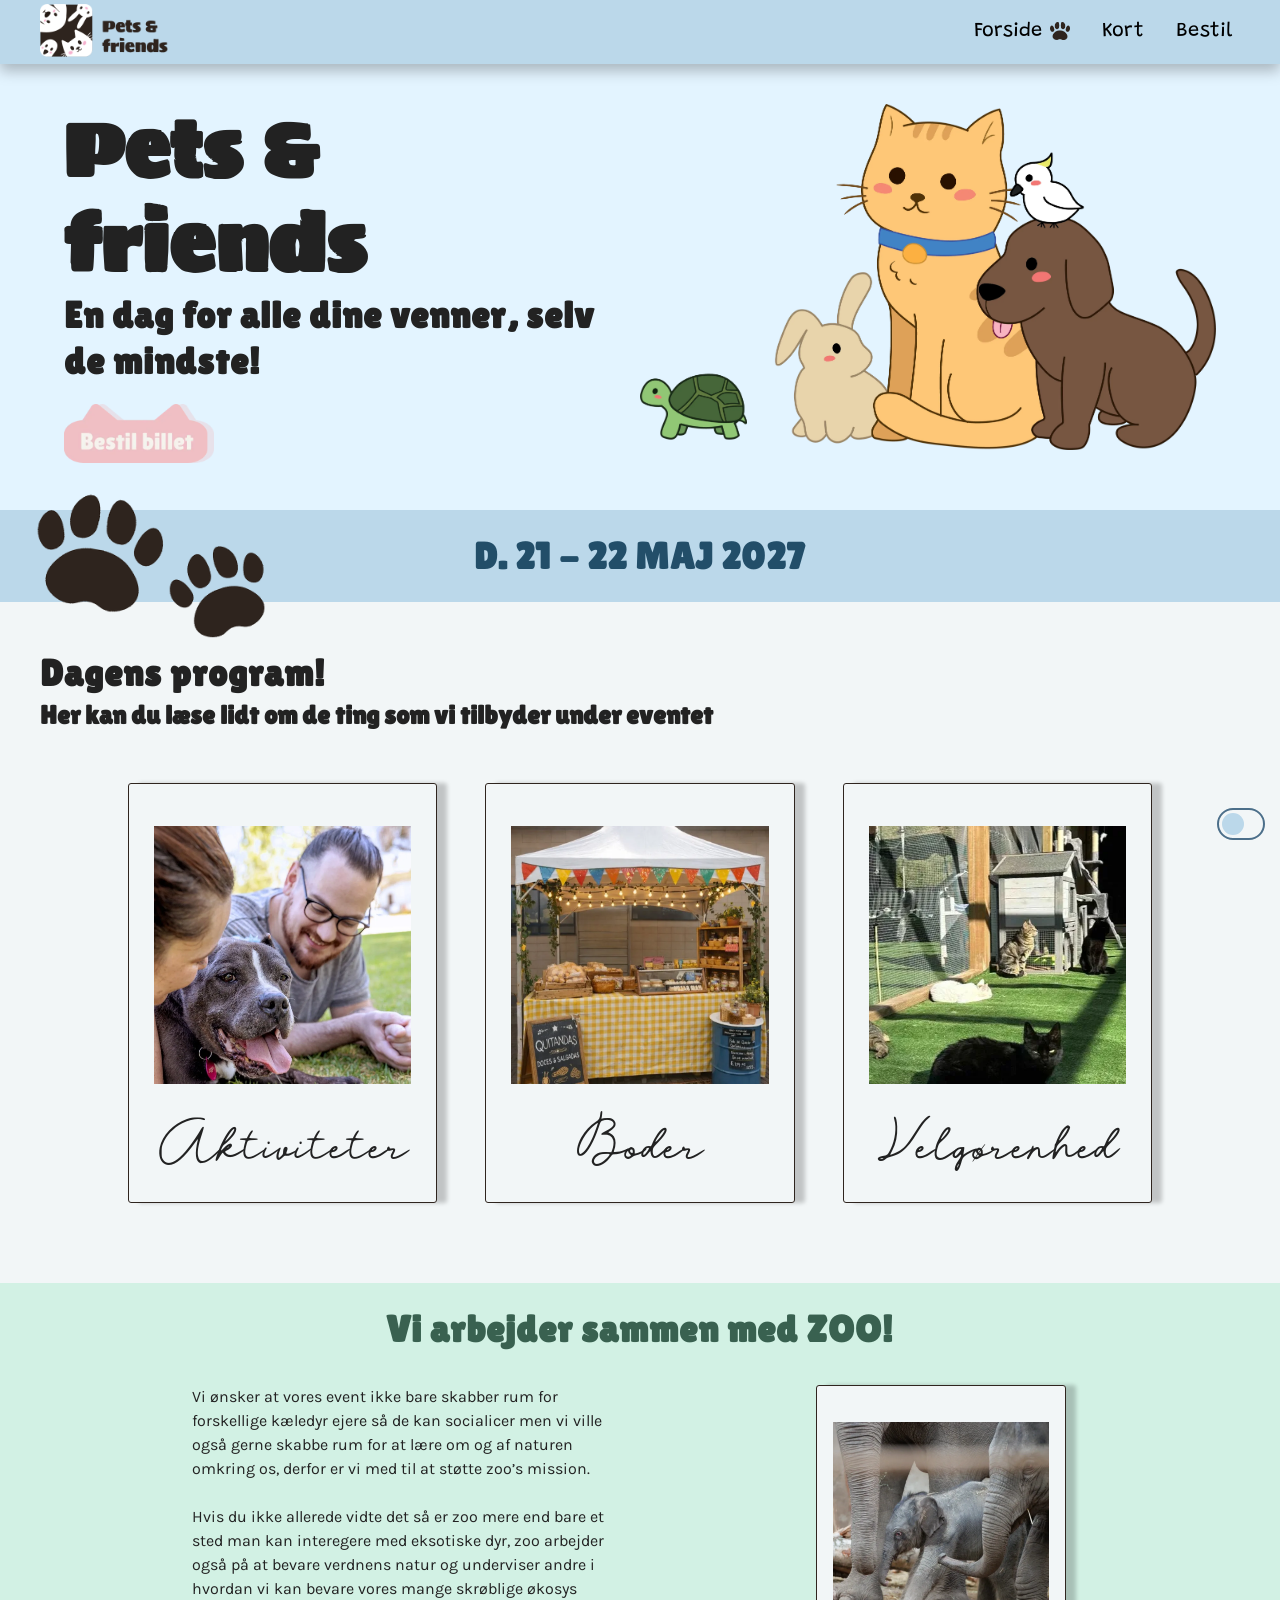
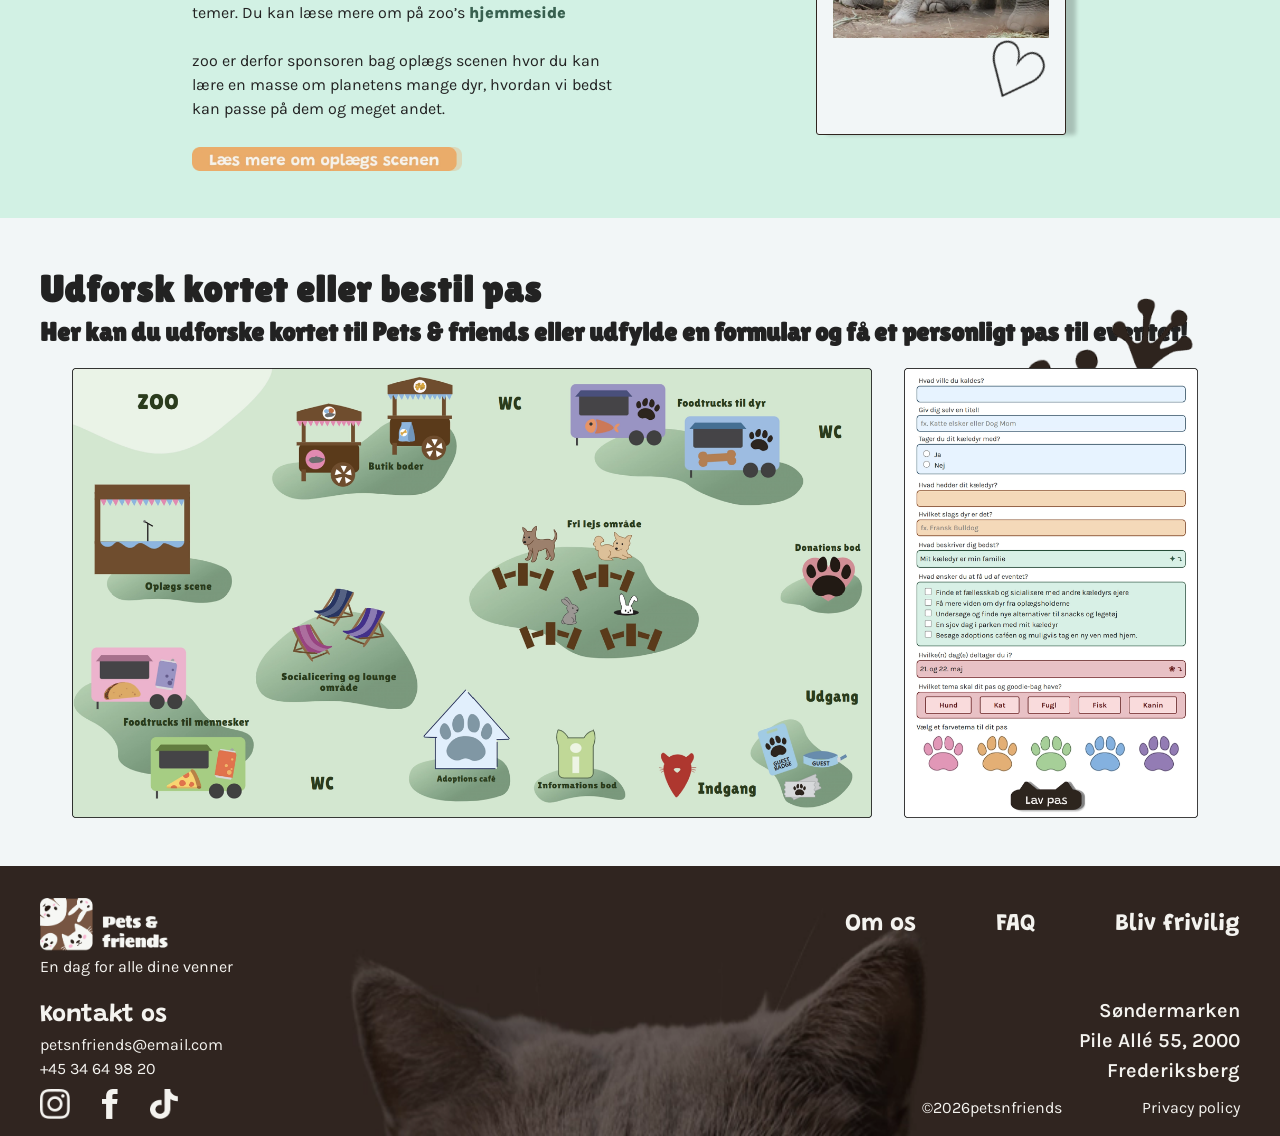
==== commit 5936e46c: "færdig side" ====
--- a/index.html
+++ b/index.html
@@ -39,7 +39,6 @@
       </nav>
     </div>
   </header>
-
   <main>
     <section class="hero">
       <div class="hero-content">
@@ -196,6 +195,12 @@
         </div>
       </div>
     </section>
+    <div class="toggle">
+      <label>
+        <span class="visually-hidden">Theme</span>
+        <input id="theme-toggle" type="checkbox">
+      </label>
+    </div>
   </main>
   <footer class="site-footer">
     <div class="footer-content">
--- a/style.css
+++ b/style.css
@@ -1,15 +1,29 @@
 /* Variabler */
 html {
-  --color-page: #ffffff;
-  --color-text: #121212;
-  --color-blue: #bbd8ea;
-  --color-dbrown: #2f251f;
-  --color-green: #d2f1e4;
-  --color-pink: #f0bfc3;
+  /* farver på hjemmesiden */
+  color-scheme: light;
+  --color-page: light-dark(#f2f6f7, #1c1d1d);
+  --color-text: light-dark(#222222, #eff2f4);
+  --color-footertxt: #f4f3ef;
+  --color-blue: light-dark(#bbd8ea, #659abb);
+  --color-hblue: light-dark(#e3f4ff, #9ec0d5);
+  --color-dblue: light-dark(#224e69, #bfe6ff);
+  --color-dbrown: light-dark(#2f251f, #765541);
+  --color-lbrown: #765541;
   --color-orange: #e9ab6c;
-  --color-footertxt: #f4f3ef;
-  --color-lbrown: #765541;
-  --color-hblue: #e3f4ff;
+  --color-lorange: light-dark(#fdd1a4, #8a3a09);
+  --color-dorange: light-dark(#8a3a09, #fdd1a4);
+  --color-green: light-dark(#d2f1e4, #71ad94);
+  --color-dgreen: light-dark(#396150, #e8fff5);
+  --color-lgreen: light-dark(#e8fff5, #396150);
+  --color-sdgreen: light-dark(#a8d0c0, #43856b);
+  --color-hogreen: light-dark(#b9dccf, #55977f);
+  --color-pink: light-dark(#f0bfc3, #d7898f);
+  --color-lpink: light-dark(#f7ccd0, #a13d45);
+  --color-red: light-dark(#68030b, #f7ccd0);
+  --color-hopink: light-dark(#e9acb1, #c67980);
+  --color-sdpink: light-dark(#db989e, #b56168);
+  --color-dpink: light-dark(#b76c72, #8d4248);
   --space-05: 0.5rem;
   --space-1: 1rem;
   --space-2: 2rem;
@@ -18,6 +32,41 @@
   background: var(--color-page);
   color: var(--color-text);
   interpolate-size: allow-keywords;
+}
+html.dark {
+  color-scheme: dark;
+}
+.toggle {
+  position: fixed;
+  bottom: 5px;
+  right: 15px;
+  z-index: 1000;
+}
+#theme-toggle {
+  --h: 2rem;
+  --w: 3rem;
+  font: inherit;
+  appearance: none;
+  background: var(--color-page);
+  height: var(--h);
+  width: var(--w);
+  border: 2px solid #4c6f8a;
+  cursor: pointer;
+  border-radius: 9999px;
+}
+#theme-toggle::before {
+  content: "";
+  display: block;
+  padding: 3px;
+  height: 100%;
+  aspect-ratio: 1;
+  background: var(--color-blue) content-box;
+  border-radius: inherit;
+  transition: 0.3s;
+}
+#theme-toggle:checked::before {
+  background-color: var(--color-dblue);
+  translate: calc(var(--w) - var(--h));
 }
 @font-face {
   font-family: myFont;
@@ -67,7 +116,7 @@
 }
 .plink {
   text-decoration: none;
-  color: #396150;
+  color: var(--color-dgreen);
   font-weight: 800;
 }
 .pbig-op {
@@ -177,7 +226,7 @@
   padding: 23px;
   h2 {
     grid-column: 2;
-    color: #224e69;
+    color: var(--color-dblue);
   }
 }
 .cards-grid {
@@ -277,7 +326,7 @@
   padding: 23px;
   h2 {
     grid-column: 2;
-    color: #396150;
+    color: var(--color-dgreen);
   }
 }
 .zoo {
@@ -474,22 +523,22 @@
   gap: var(--space-05);
 }
 .ac1 {
-  background-color: #f0bfc3ad;
+  background-color: var(--color-lpink);
   padding: 10px;
   border-radius: 8px;
-  color: #68030b;
+  color: var(--color-red);
 }
 .ac2 {
-  background-color: #e9ab6cad;
+  background-color: var(--color-lorange);
   padding: 10px;
   border-radius: 8px;
-  color: #8a3a09;
+  color: var(--color-dorange);
 }
 .ac3 {
-  background-color: #d2f1e4ad;
+  background-color: var(--color-lgreen);
   padding: 10px;
   border-radius: 8px;
-  color: #225942;
+  color: var(--color-dgreen);
 }
 .pil {
   transform-box: view-box;
@@ -514,10 +563,10 @@
     hue-rotate(338deg) brightness(94%) contrast(94%);
   transition: 1s ease;
 }
-.turt_deco {
+.bunny_deco {
   display: none;
   @media (width > 1000px) {
-    max-width: 190px;
+    max-width: 180px;
     height: auto;
     display: block;
     top: 13%;
@@ -588,30 +637,30 @@
 }
 #field-navn,
 #field-titel {
-  border-color: #224e69;
+  border-color: var(--color-dblue);
   background-color: var(--color-hblue);
 }
 #field-navn:focus,
 #field-titel:focus {
   outline: none;
-  box-shadow: 0 0 5px #37627d;
+  box-shadow: 0 0 5px var(--color-dblue);
 }
 .pet-info {
   #field-pet-name,
   #field-pet-type {
-    border-color: #8a3a09;
-    background-color: #fad8b6;
+    border-color: var(--color-dorange);
+    background-color: var(--color-lorange);
   }
   display: grid;
 }
 #field-pet-name:focus,
 #field-pet-type:focus {
   outline: none;
-  box-shadow: 0 0 5px #ce6c2f;
+  box-shadow: 0 0 5px var(--color-dorange);
 }
 .radio-bring-pet {
   border: 2px solid;
-  border-color: #224e69;
+  border-color: var(--color-dblue);
   background-color: var(--color-hblue);
   border-radius: 8px;
   padding: 10px var(--space-05) 7px var(--space-05);
@@ -627,7 +676,7 @@
 .int {
   font-family: "Karla", sans-serif;
   border: 2px solid;
-  border-color: #225942;
+  border-color: var(--color-dgreen);
   background-color: var(--color-green);
   border-radius: 8px;
   padding: 0.7rem;
@@ -647,7 +696,7 @@
 #field-owner-type {
   font-family: "Karla", sans-serif;
   border: 2px solid;
-  border-color: #225942;
+  border-color: var(--color-dgreen);
   background-color: var(--color-green);
   border-radius: 8px;
   padding: 0.4rem;
@@ -655,13 +704,13 @@
 }
 #field-owner-type::picker-icon {
   content: "✦ ⤵";
-  color: #225942;
+  color: var(--color-dgreen);
   font-weight: bolder;
 }
 #field-owner-type::picker(select) {
   font-family: "Karla", sans-serif;
   border: 2px solid;
-  border-color: #225942;
+  border-color: var(--color-dgreen);
   background-color: var(--color-green);
   border-radius: 8px;
   padding: 0.4rem;
@@ -669,18 +718,18 @@
 .ownertype::checkmark {
   align-content: right;
   content: "✦";
-  color: #225942;
+  color: var(--color-dgreen);
   order: 1;
   margin-left: auto;
   padding-right: 5px;
 }
 .ownertype:checked {
-  background: #a8d0c0;
+  background: var(--color-sdgreen);
 }
 #field-dato {
   font-family: "Karla", sans-serif;
   border: 2px solid;
-  border-color: #68030b;
+  border-color: var(--color-red);
   background-color: var(--color-pink);
   border-radius: 8px;
   padding: 0.4rem;
@@ -688,13 +737,13 @@
 }
 #field-dato::picker-icon {
   content: "❀ ⤵";
-  color: #68030b;
+  color: var(--color-red);
   font-weight: 900;
 }
 #field-dato::picker(select) {
   font-family: "Karla", sans-serif;
   border: 2px solid;
-  border-color: #68030b;
+  border-color: var(--color-red);
   background-color: var(--color-pink);
   border-radius: 8px;
   padding: 0.4rem;
@@ -708,27 +757,27 @@
   padding: 0 6px;
 }
 .ownertype:hover {
-  background-color: #b9dccf;
+  background-color: var(--color-hogreen);
 }
 .fielddato:hover {
-  background-color: #e9acb1;
+  background-color: var(--color-hopink);
 }
 .fielddato::checkmark {
   align-content: right;
   content: "❀";
-  color: #68030b;
+  color: var(--color-red);
   order: 1;
   margin-left: auto;
   padding-right: 5px;
 }
 .fielddato:checked {
-  background: #db989e;
+  background: var(--color-sdpink);
 }
 .contain {
   display: inline-flex;
   background: var(--color-pink);
   border: 2px solid;
-  border-color: #68030b;
+  border-color: var(--color-red);
   border-radius: 8px;
   height: 60px;
   width: 100%;
@@ -745,9 +794,9 @@
 .opt-dyr3,
 .opt-dyr4,
 .opt-dyr5 {
-  background: #ffdadd;
+  background: var(--color-lpink);
   border: 1.85px solid;
-  border-color: #68030b;
+  border-color: var(--color-red);
   border-radius: 4px;
   display: flex;
   align-items: center;
@@ -757,7 +806,7 @@
   transition: 0.3s ease;
   p {
     font-weight: bold;
-    color: #68030b;
+    color: var(--color-red);
   }
   @media (width < 1000px) {
     padding: 2.5px 8px;
@@ -777,15 +826,15 @@
 #field-tema-4:checked:checked ~ .opt-dyr4,
 #field-tema-5:checked:checked ~ .opt-dyr5 {
   border: 1.85px solid;
-  border-color: #b76c72;
-  background: #db989e;
+  border-color: var(--color-dpink);
+  background: var(--color-sdpink);
 }
 #field-tema-1:checked:checked ~ .opt-dyr1 p,
 #field-tema-2:checked:checked ~ .opt-dyr2 p,
 #field-tema-3:checked:checked ~ .opt-dyr3 p,
 #field-tema-4:checked:checked ~ .opt-dyr4 p,
 #field-tema-5:checked:checked ~ .opt-dyr5 p {
-  color: #68030b;
+  color: var(--color-red);
 }
 .color-theme {
   display: flex;
@@ -814,7 +863,7 @@
 #field-farve-tema-3:checked:checked ~ .color-paw,
 #field-farve-tema-4:checked:checked ~ .color-paw,
 #field-farve-tema-5:checked:checked ~ .color-paw {
-  filter: opacity(50%) brightness(85%);
+  filter: opacity(40%);
 }
 .submit-img {
   width: 170px;
@@ -853,16 +902,17 @@
   gap: var(--space-2);
   align-items: start;
   @media (width > 800px) {
-    grid-template-columns: minmax(0, 76ch) minmax(20rem, 1fr);
+    grid-template-columns: 1fr 1fr;
+    /* grid-template-columns: minmax(0, 76ch) minmax(20rem, 1fr); */
+  }
+  @media (width < 1000px) {
+    display: block;
   }
 }
 .opsamling-intro {
   display: grid;
   gap: var(--space-1);
   max-width: 70ch;
-}
-.opsamling-intro p {
-  color: var(--color-muted);
 }
 .actions {
   display: flex;
@@ -873,6 +923,124 @@
     height: 51px;
   }
 }
+.turt_deco {
+  display: none;
+  @media (width > 1000px) {
+    max-width: 180px;
+    height: auto;
+    display: block;
+    top: 42%;
+    left: 4%;
+    transform: rotate(-7deg);
+    position: absolute;
+  }
+  @media (width > 1600px) {
+    max-width: 255px;
+    height: auto;
+    display: block;
+    top: 50%;
+    right: 3%;
+    position: absolute;
+  }
+}
+.event-pass {
+  max-width: 600px;
+  max-height: 813px;
+  aspect-ratio: 6/8.13;
+  display: block;
+  #pass {
+    border-radius: 18px;
+    height: 813px;
+    display: flex;
+    flex-direction: column;
+  }
+  #passhul {
+    background-color: var(--color-page);
+    height: 26px;
+    width: 200px;
+    border-radius: 48px;
+    margin: 24px 200px 5px;
+    display: inline-block;
+  }
+  .data {
+    flex: 1;
+    display: flex;
+    flex-direction: column;
+    h2,
+    .popsamad {
+      display: flex;
+      justify-content: center;
+      align-items: center;
+    }
+  }
+}
+.name-section {
+  .opnavn-section {
+    padding-top: var(--space-05);
+  }
+  display: flex;
+  img {
+    width: 200px;
+    margin: 10px 12px 15px 50px;
+  }
+  #optitel {
+    text-transform: uppercase;
+    font-size: 32px;
+    color: var(--color-dbrown);
+  }
+  h4 {
+    font-weight: bold;
+    font-size: 26px;
+    line-height: 1.2;
+    #opnavn,
+    #oppet-name {
+      text-transform: uppercase;
+    }
+  }
+}
+.opowner-type-section,
+.interests-sektion {
+  margin: 0px 38px;
+  .pass-titel,
+  #pass-titel {
+    font-size: 30px;
+    letter-spacing: 1.5px;
+  }
+}
+.opowner-type-section {
+  h4 {
+    line-height: 1.3;
+    font-weight: 650;
+  }
+}
+.interests-sektion {
+  margin-top: 15px;
+  #opinterests {
+    margin-left: 30px;
+    font-weight: 650;
+  }
+}
+.pass-bund {
+  display: flex;
+  justify-content: space-between;
+  align-items: flex-end;
+  margin: auto var(--space-1);
+  .pass-logo {
+    width: 190px;
+    height: 73px;
+    display: block;
+    margin-bottom: var(--space-05);
+  }
+  #tema-ikon {
+    width: auto;
+    height: 150px;
+    display: block;
+  }
+  #opdato {
+    display: block;
+    margin-bottom: var(--space-05);
+  }
+}
 
 /* error-page */
 .error-page {
@@ -880,12 +1048,13 @@
   place-items: center;
   margin: var(--space-1);
   gap: var(--space-1);
+  background-color: var(--color-page);
+  color: var(--color-text);
   img {
     display: inline;
     width: 170px;
   }
 }
-
 /* Header og footer */
 .site-header {
   grid-column: 1 / -1;
@@ -1051,7 +1220,7 @@
   vertical-align: middle;
 }
 .menu a:hover {
-  border-bottom: 2px solid #224e69;
+  border-bottom: 2px solid var(--color-dblue);
 }
 /* Flader */
 
@@ -1066,15 +1235,8 @@
   display: grid;
   gap: var(--space-05);
 }
-
-.accordion-item {
-  border: 1px solid var(--color-border);
-  background: var(--color-surface);
-}
-
 .accordion-item p {
   padding: 0 var(--space-1) var(--space-1);
-  color: var(--color-muted);
 }
 /* Animationer */
 @keyframes scrollLeft {
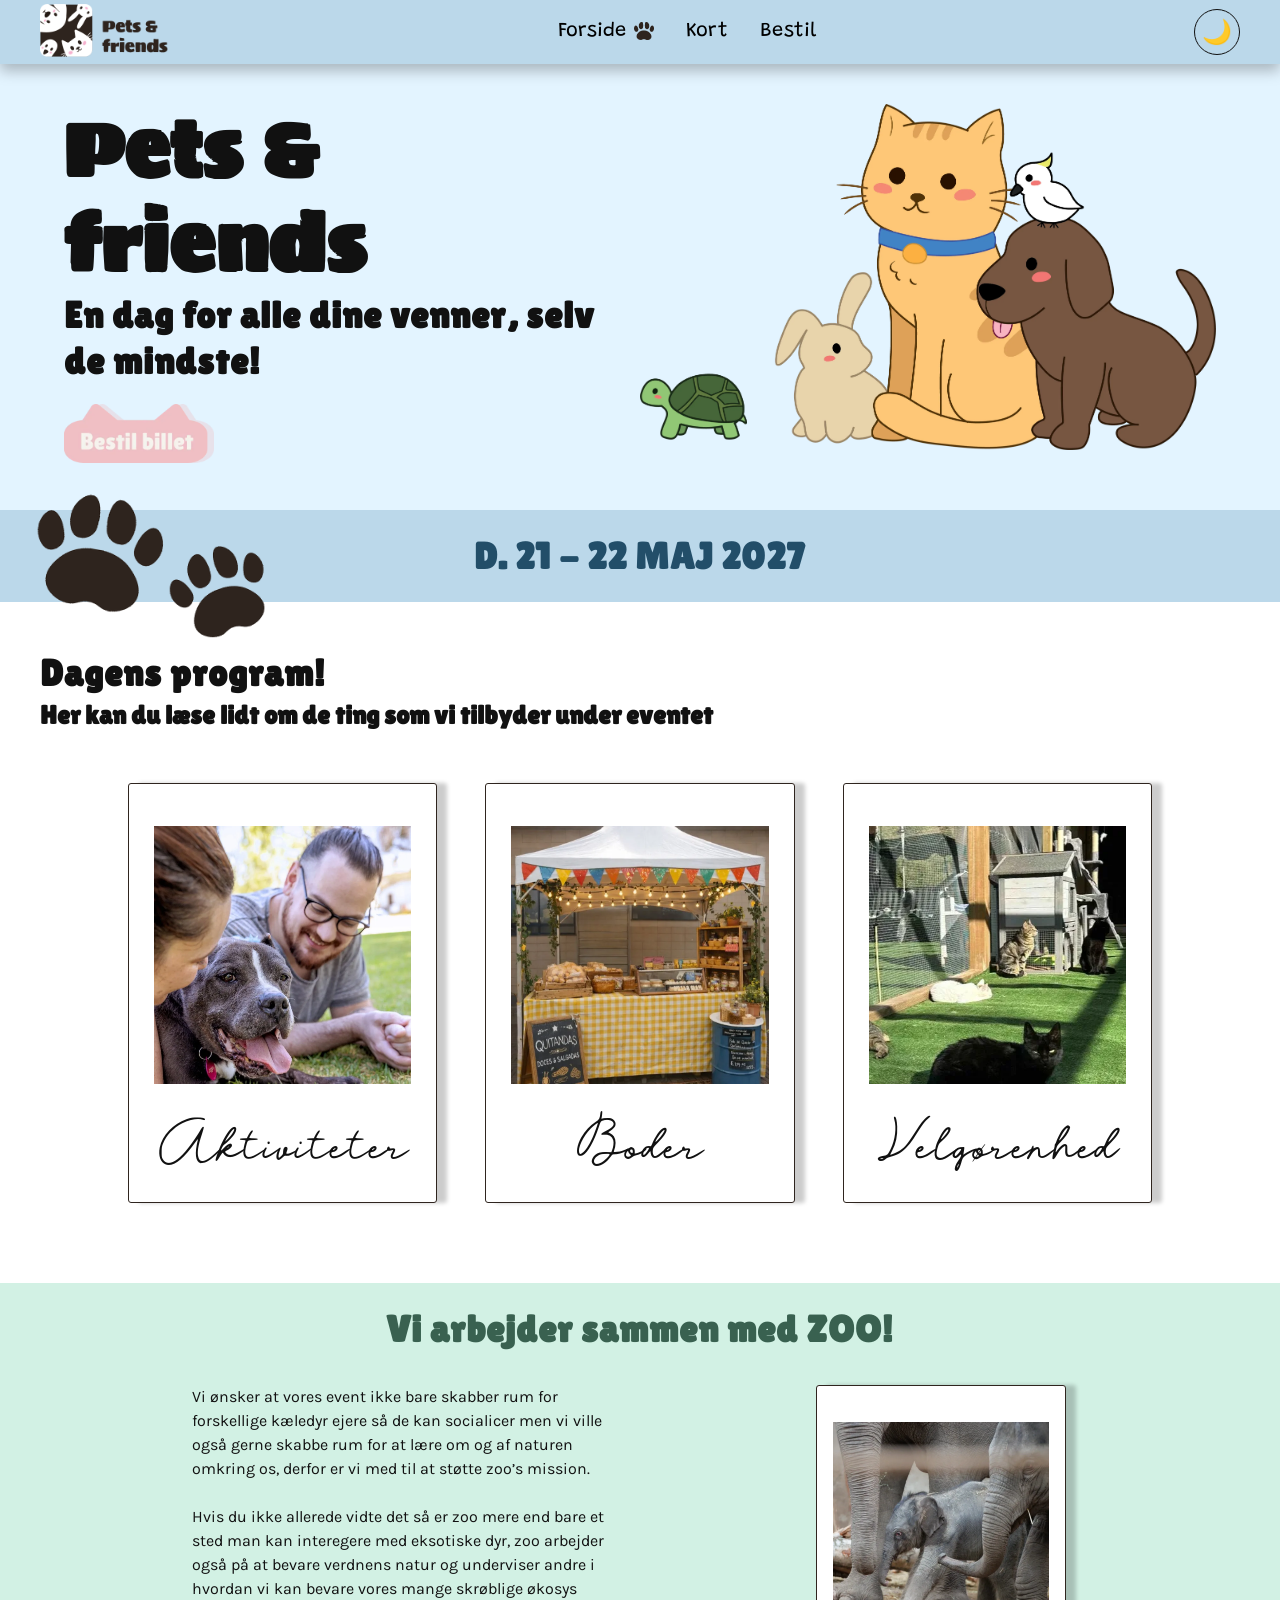
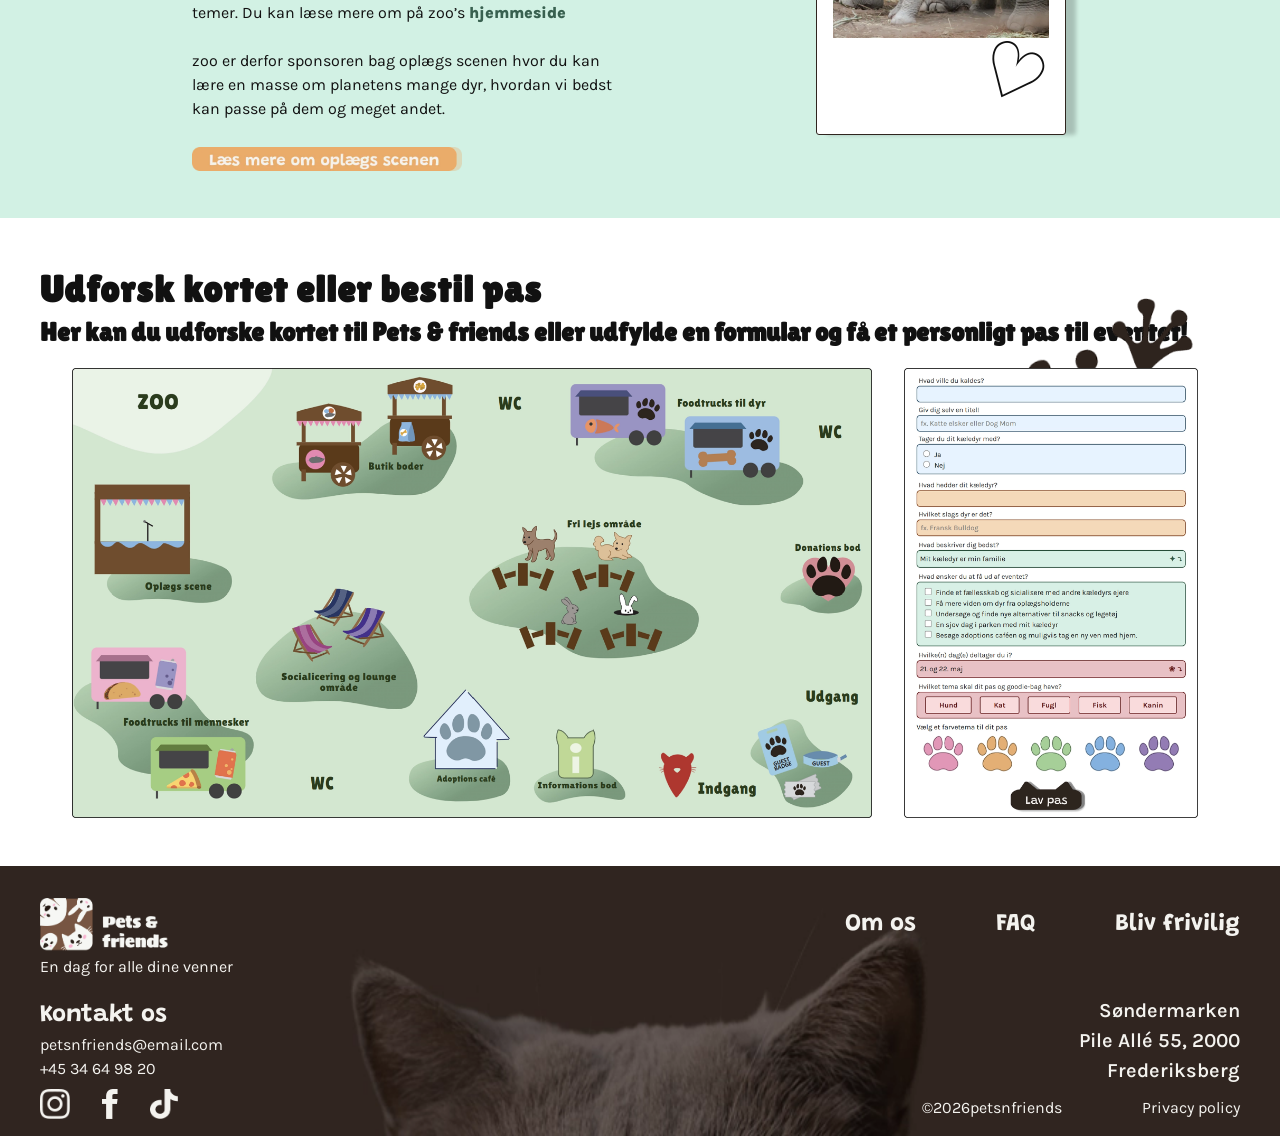
==== commit 57e91248: "sarah opsamling css" ====
--- a/index.html
+++ b/index.html
@@ -37,8 +37,13 @@
           <li><a href="./form.html">Bestil</a></li>
         </ul>
       </nav>
+      <button id="theme-btn" type="button" aria-label="Skift tema">
+        <span class="theme-moon">🌙</span>
+        <span class="theme-sun">☀️</span>
+      </button>
     </div>
   </header>
+
   <main>
     <section class="hero">
       <div class="hero-content">
@@ -195,12 +200,6 @@
         </div>
       </div>
     </section>
-    <div class="toggle">
-      <label>
-        <span class="visually-hidden">Theme</span>
-        <input id="theme-toggle" type="checkbox">
-      </label>
-    </div>
   </main>
   <footer class="site-footer">
     <div class="footer-content">
--- a/style.css
+++ b/style.css
@@ -1,29 +1,15 @@
 /* Variabler */
 html {
-  /* farver på hjemmesiden */
-  color-scheme: light;
-  --color-page: light-dark(#f2f6f7, #1c1d1d);
-  --color-text: light-dark(#222222, #eff2f4);
+  --color-page: #ffffff;
+  --color-text: #121212;
+  --color-blue: #bbd8ea;
+  --color-dbrown: #2f251f;
+  --color-green: #d2f1e4;
+  --color-pink: #f0bfc3;
+  --color-orange: #e9ab6c;
   --color-footertxt: #f4f3ef;
-  --color-blue: light-dark(#bbd8ea, #659abb);
-  --color-hblue: light-dark(#e3f4ff, #9ec0d5);
-  --color-dblue: light-dark(#224e69, #bfe6ff);
-  --color-dbrown: light-dark(#2f251f, #765541);
   --color-lbrown: #765541;
-  --color-orange: #e9ab6c;
-  --color-lorange: light-dark(#fdd1a4, #8a3a09);
-  --color-dorange: light-dark(#8a3a09, #fdd1a4);
-  --color-green: light-dark(#d2f1e4, #71ad94);
-  --color-dgreen: light-dark(#396150, #e8fff5);
-  --color-lgreen: light-dark(#e8fff5, #396150);
-  --color-sdgreen: light-dark(#a8d0c0, #43856b);
-  --color-hogreen: light-dark(#b9dccf, #55977f);
-  --color-pink: light-dark(#f0bfc3, #d7898f);
-  --color-lpink: light-dark(#f7ccd0, #a13d45);
-  --color-red: light-dark(#68030b, #f7ccd0);
-  --color-hopink: light-dark(#e9acb1, #c67980);
-  --color-sdpink: light-dark(#db989e, #b56168);
-  --color-dpink: light-dark(#b76c72, #8d4248);
+  --color-hblue: #e3f4ff;
   --space-05: 0.5rem;
   --space-1: 1rem;
   --space-2: 2rem;
@@ -32,41 +18,6 @@
   background: var(--color-page);
   color: var(--color-text);
   interpolate-size: allow-keywords;
-}
-html.dark {
-  color-scheme: dark;
-}
-.toggle {
-  position: fixed;
-  bottom: 5px;
-  right: 15px;
-  z-index: 1000;
-}
-#theme-toggle {
-  --h: 2rem;
-  --w: 3rem;
-  font: inherit;
-  appearance: none;
-  background: var(--color-page);
-  height: var(--h);
-  width: var(--w);
-  border: 2px solid #4c6f8a;
-  cursor: pointer;
-  border-radius: 9999px;
-}
-#theme-toggle::before {
-  content: "";
-  display: block;
-  padding: 3px;
-  height: 100%;
-  aspect-ratio: 1;
-  background: var(--color-blue) content-box;
-  border-radius: inherit;
-  transition: 0.3s;
-}
-#theme-toggle:checked::before {
-  background-color: var(--color-dblue);
-  translate: calc(var(--w) - var(--h));
 }
 @font-face {
   font-family: myFont;
@@ -116,7 +67,7 @@
 }
 .plink {
   text-decoration: none;
-  color: var(--color-dgreen);
+  color: #396150;
   font-weight: 800;
 }
 .pbig-op {
@@ -226,7 +177,7 @@
   padding: 23px;
   h2 {
     grid-column: 2;
-    color: var(--color-dblue);
+    color: #224e69;
   }
 }
 .cards-grid {
@@ -326,7 +277,7 @@
   padding: 23px;
   h2 {
     grid-column: 2;
-    color: var(--color-dgreen);
+    color: #396150;
   }
 }
 .zoo {
@@ -523,22 +474,22 @@
   gap: var(--space-05);
 }
 .ac1 {
-  background-color: var(--color-lpink);
+  background-color: #f0bfc3ad;
   padding: 10px;
   border-radius: 8px;
-  color: var(--color-red);
+  color: #68030b;
 }
 .ac2 {
-  background-color: var(--color-lorange);
+  background-color: #e9ab6cad;
   padding: 10px;
   border-radius: 8px;
-  color: var(--color-dorange);
+  color: #8a3a09;
 }
 .ac3 {
-  background-color: var(--color-lgreen);
+  background-color: #d2f1e4ad;
   padding: 10px;
   border-radius: 8px;
-  color: var(--color-dgreen);
+  color: #225942;
 }
 .pil {
   transform-box: view-box;
@@ -563,10 +514,10 @@
     hue-rotate(338deg) brightness(94%) contrast(94%);
   transition: 1s ease;
 }
-.bunny_deco {
+.turt_deco {
   display: none;
   @media (width > 1000px) {
-    max-width: 180px;
+    max-width: 190px;
     height: auto;
     display: block;
     top: 13%;
@@ -637,30 +588,30 @@
 }
 #field-navn,
 #field-titel {
-  border-color: var(--color-dblue);
+  border-color: #224e69;
   background-color: var(--color-hblue);
 }
 #field-navn:focus,
 #field-titel:focus {
   outline: none;
-  box-shadow: 0 0 5px var(--color-dblue);
+  box-shadow: 0 0 5px #37627d;
 }
 .pet-info {
   #field-pet-name,
   #field-pet-type {
-    border-color: var(--color-dorange);
-    background-color: var(--color-lorange);
+    border-color: #8a3a09;
+    background-color: #fad8b6;
   }
   display: grid;
 }
 #field-pet-name:focus,
 #field-pet-type:focus {
   outline: none;
-  box-shadow: 0 0 5px var(--color-dorange);
+  box-shadow: 0 0 5px #ce6c2f;
 }
 .radio-bring-pet {
   border: 2px solid;
-  border-color: var(--color-dblue);
+  border-color: #224e69;
   background-color: var(--color-hblue);
   border-radius: 8px;
   padding: 10px var(--space-05) 7px var(--space-05);
@@ -676,7 +627,7 @@
 .int {
   font-family: "Karla", sans-serif;
   border: 2px solid;
-  border-color: var(--color-dgreen);
+  border-color: #225942;
   background-color: var(--color-green);
   border-radius: 8px;
   padding: 0.7rem;
@@ -696,7 +647,7 @@
 #field-owner-type {
   font-family: "Karla", sans-serif;
   border: 2px solid;
-  border-color: var(--color-dgreen);
+  border-color: #225942;
   background-color: var(--color-green);
   border-radius: 8px;
   padding: 0.4rem;
@@ -704,13 +655,13 @@
 }
 #field-owner-type::picker-icon {
   content: "✦ ⤵";
-  color: var(--color-dgreen);
+  color: #225942;
   font-weight: bolder;
 }
 #field-owner-type::picker(select) {
   font-family: "Karla", sans-serif;
   border: 2px solid;
-  border-color: var(--color-dgreen);
+  border-color: #225942;
   background-color: var(--color-green);
   border-radius: 8px;
   padding: 0.4rem;
@@ -718,18 +669,18 @@
 .ownertype::checkmark {
   align-content: right;
   content: "✦";
-  color: var(--color-dgreen);
+  color: #225942;
   order: 1;
   margin-left: auto;
   padding-right: 5px;
 }
 .ownertype:checked {
-  background: var(--color-sdgreen);
+  background: #a8d0c0;
 }
 #field-dato {
   font-family: "Karla", sans-serif;
   border: 2px solid;
-  border-color: var(--color-red);
+  border-color: #68030b;
   background-color: var(--color-pink);
   border-radius: 8px;
   padding: 0.4rem;
@@ -737,13 +688,13 @@
 }
 #field-dato::picker-icon {
   content: "❀ ⤵";
-  color: var(--color-red);
+  color: #68030b;
   font-weight: 900;
 }
 #field-dato::picker(select) {
   font-family: "Karla", sans-serif;
   border: 2px solid;
-  border-color: var(--color-red);
+  border-color: #68030b;
   background-color: var(--color-pink);
   border-radius: 8px;
   padding: 0.4rem;
@@ -757,27 +708,27 @@
   padding: 0 6px;
 }
 .ownertype:hover {
-  background-color: var(--color-hogreen);
+  background-color: #b9dccf;
 }
 .fielddato:hover {
-  background-color: var(--color-hopink);
+  background-color: #e9acb1;
 }
 .fielddato::checkmark {
   align-content: right;
   content: "❀";
-  color: var(--color-red);
+  color: #68030b;
   order: 1;
   margin-left: auto;
   padding-right: 5px;
 }
 .fielddato:checked {
-  background: var(--color-sdpink);
+  background: #db989e;
 }
 .contain {
   display: inline-flex;
   background: var(--color-pink);
   border: 2px solid;
-  border-color: var(--color-red);
+  border-color: #68030b;
   border-radius: 8px;
   height: 60px;
   width: 100%;
@@ -794,9 +745,9 @@
 .opt-dyr3,
 .opt-dyr4,
 .opt-dyr5 {
-  background: var(--color-lpink);
+  background: #ffdadd;
   border: 1.85px solid;
-  border-color: var(--color-red);
+  border-color: #68030b;
   border-radius: 4px;
   display: flex;
   align-items: center;
@@ -806,7 +757,7 @@
   transition: 0.3s ease;
   p {
     font-weight: bold;
-    color: var(--color-red);
+    color: #68030b;
   }
   @media (width < 1000px) {
     padding: 2.5px 8px;
@@ -826,15 +777,15 @@
 #field-tema-4:checked:checked ~ .opt-dyr4,
 #field-tema-5:checked:checked ~ .opt-dyr5 {
   border: 1.85px solid;
-  border-color: var(--color-dpink);
-  background: var(--color-sdpink);
+  border-color: #b76c72;
+  background: #db989e;
 }
 #field-tema-1:checked:checked ~ .opt-dyr1 p,
 #field-tema-2:checked:checked ~ .opt-dyr2 p,
 #field-tema-3:checked:checked ~ .opt-dyr3 p,
 #field-tema-4:checked:checked ~ .opt-dyr4 p,
 #field-tema-5:checked:checked ~ .opt-dyr5 p {
-  color: var(--color-red);
+  color: #68030b;
 }
 .color-theme {
   display: flex;
@@ -863,7 +814,7 @@
 #field-farve-tema-3:checked:checked ~ .color-paw,
 #field-farve-tema-4:checked:checked ~ .color-paw,
 #field-farve-tema-5:checked:checked ~ .color-paw {
-  filter: opacity(40%);
+  filter: opacity(50%) brightness(85%);
 }
 .submit-img {
   width: 170px;
@@ -902,17 +853,16 @@
   gap: var(--space-2);
   align-items: start;
   @media (width > 800px) {
-    grid-template-columns: 1fr 1fr;
-    /* grid-template-columns: minmax(0, 76ch) minmax(20rem, 1fr); */
-  }
-  @media (width < 1000px) {
-    display: block;
+    grid-template-columns: minmax(0, 76ch) minmax(20rem, 1fr);
   }
 }
 .opsamling-intro {
   display: grid;
   gap: var(--space-1);
   max-width: 70ch;
+}
+.opsamling-intro p {
+  color: var(--color-muted);
 }
 .actions {
   display: flex;
@@ -923,124 +873,6 @@
     height: 51px;
   }
 }
-.turt_deco {
-  display: none;
-  @media (width > 1000px) {
-    max-width: 180px;
-    height: auto;
-    display: block;
-    top: 42%;
-    left: 4%;
-    transform: rotate(-7deg);
-    position: absolute;
-  }
-  @media (width > 1600px) {
-    max-width: 255px;
-    height: auto;
-    display: block;
-    top: 50%;
-    right: 3%;
-    position: absolute;
-  }
-}
-.event-pass {
-  max-width: 600px;
-  max-height: 813px;
-  aspect-ratio: 6/8.13;
-  display: block;
-  #pass {
-    border-radius: 18px;
-    height: 813px;
-    display: flex;
-    flex-direction: column;
-  }
-  #passhul {
-    background-color: var(--color-page);
-    height: 26px;
-    width: 200px;
-    border-radius: 48px;
-    margin: 24px 200px 5px;
-    display: inline-block;
-  }
-  .data {
-    flex: 1;
-    display: flex;
-    flex-direction: column;
-    h2,
-    .popsamad {
-      display: flex;
-      justify-content: center;
-      align-items: center;
-    }
-  }
-}
-.name-section {
-  .opnavn-section {
-    padding-top: var(--space-05);
-  }
-  display: flex;
-  img {
-    width: 200px;
-    margin: 10px 12px 15px 50px;
-  }
-  #optitel {
-    text-transform: uppercase;
-    font-size: 32px;
-    color: var(--color-dbrown);
-  }
-  h4 {
-    font-weight: bold;
-    font-size: 26px;
-    line-height: 1.2;
-    #opnavn,
-    #oppet-name {
-      text-transform: uppercase;
-    }
-  }
-}
-.opowner-type-section,
-.interests-sektion {
-  margin: 0px 38px;
-  .pass-titel,
-  #pass-titel {
-    font-size: 30px;
-    letter-spacing: 1.5px;
-  }
-}
-.opowner-type-section {
-  h4 {
-    line-height: 1.3;
-    font-weight: 650;
-  }
-}
-.interests-sektion {
-  margin-top: 15px;
-  #opinterests {
-    margin-left: 30px;
-    font-weight: 650;
-  }
-}
-.pass-bund {
-  display: flex;
-  justify-content: space-between;
-  align-items: flex-end;
-  margin: auto var(--space-1);
-  .pass-logo {
-    width: 190px;
-    height: 73px;
-    display: block;
-    margin-bottom: var(--space-05);
-  }
-  #tema-ikon {
-    width: auto;
-    height: 150px;
-    display: block;
-  }
-  #opdato {
-    display: block;
-    margin-bottom: var(--space-05);
-  }
-}
 
 /* error-page */
 .error-page {
@@ -1048,13 +880,12 @@
   place-items: center;
   margin: var(--space-1);
   gap: var(--space-1);
-  background-color: var(--color-page);
-  color: var(--color-text);
   img {
     display: inline;
     width: 170px;
   }
 }
+
 /* Header og footer */
 .site-header {
   grid-column: 1 / -1;
@@ -1220,7 +1051,7 @@
   vertical-align: middle;
 }
 .menu a:hover {
-  border-bottom: 2px solid var(--color-dblue);
+  border-bottom: 2px solid #224e69;
 }
 /* Flader */
 
@@ -1235,8 +1066,15 @@
   display: grid;
   gap: var(--space-05);
 }
+
+.accordion-item {
+  border: 1px solid var(--color-border);
+  background: var(--color-surface);
+}
+
 .accordion-item p {
   padding: 0 var(--space-1) var(--space-1);
+  color: var(--color-muted);
 }
 /* Animationer */
 @keyframes scrollLeft {
@@ -1279,3 +1117,87 @@
     navigation: none;
   }
 }
+/* Light Mode og Dark Mode */
+
+html {
+  color-scheme: light;
+
+  --theme-bg: light-dark(#ffffff, #1b1b1b);
+  --theme-text: light-dark(#111111, #eeeeee);
+}
+
+html.dark {
+  color-scheme: dark;
+}
+
+html.dark .site-header {
+  background-color: #222222;
+}
+
+body {
+  background-color: var(--theme-bg);
+  color: var(--theme-text);
+}
+/* Farver til begge temaer */
+
+html {
+  --color-page: light-dark(#ffffff, #292929);
+  --color-blue: light-dark(#bbd8ea, #405a6b);
+  --color-hblue: light-dark(#e3f4ff, #293b48);
+  --color-dbrown: light-dark(#2f251f, #aaaaaa);
+}
+
+html.dark .full h2 {
+  color: #e0f0ff;
+}
+
+html.dark .site-logo {
+  background-color: #e3f4ff;
+  padding: 5px;
+  border-radius: 6px;
+}
+/* Dark Mode - ZOO sektionen */
+
+html.dark .full-z,
+html.dark .zoo {
+  background-color: #294e45;
+  color: #f4f3ef;
+}
+
+html.dark .full-z h2 {
+  color: #f4f3ef;
+}
+
+html.dark .zoo .plink {
+  color: #b8eed4;
+}
+/* Sol og måne knap */
+
+#theme-btn {
+  display: inline-flex;
+  align-items: center;
+  justify-content: center;
+  width: 46px;
+  height: 46px;
+  padding: 0;
+  border: 1px solid currentColor;
+  border-radius: 50%;
+  background: transparent;
+  color: inherit;
+  font-size: 24px;
+  cursor: pointer;
+}
+
+/* Light Mode viser månen */
+#theme-btn .theme-sun {
+  display: none;
+}
+
+/* Dark Mode viser solen */
+html.dark #theme-btn .theme-moon {
+  display: none;
+}
+
+html.dark #theme-btn .theme-sun {
+  display: inline;
+}
